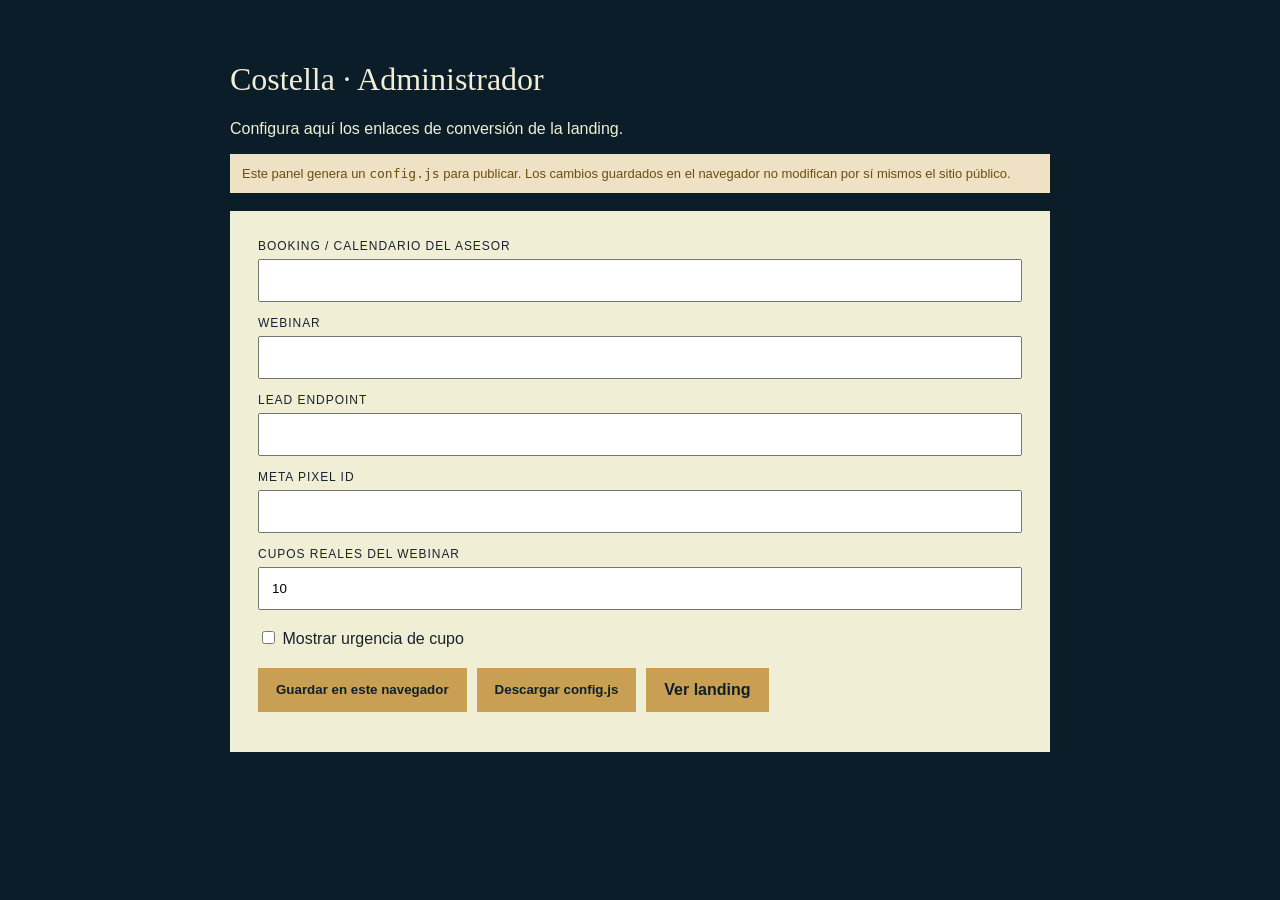
==== admin.html @ e3509326 "Costella V1" ====
<!doctype html><html lang="es"><head><meta charset="utf-8"><meta name="viewport" content="width=device-width,initial-scale=1"><title>Costella · Administrador</title><style>body{font-family:Arial,sans-serif;background:#0b1d28;color:#f1eed6;margin:0;padding:40px}.wrap{max-width:820px;margin:auto}h1,h2{font-family:Georgia,serif;font-weight:400}.card{background:#f1eed6;color:#18232d;padding:28px;margin-top:18px}.grid{display:grid;gap:14px}.grid label{font-size:12px;text-transform:uppercase;letter-spacing:.08em}.grid input{width:100%;box-sizing:border-box;padding:12px;margin-top:6px}.btn{padding:13px 18px;border:0;background:#c99f53;color:#10202a;font-weight:700;cursor:pointer}.note{font-size:12px;line-height:1.6;color:#666}.ok{color:#386d3b}.warning{background:#efe1c4;color:#6b4e12;padding:12px;margin:15px 0;font-size:13px}</style></head><body><div class="wrap"><h1>Costella · Administrador</h1><p>Configura aquí los enlaces de conversión de la landing.</p><div class="warning">Este panel genera un <code>config.js</code> para publicar. Los cambios guardados en el navegador no modifican por sí mismos el sitio público.</div><div class="card"><div class="grid"><label>Booking / calendario del asesor<input id="booking"></label><label>Webinar<input id="webinar"></label><label>Lead endpoint<input id="lead"></label><label>Meta Pixel ID<input id="pixel"></label><label>Cupos reales del webinar<input id="slots" type="number" min="0" value="10"></label></div><p style="margin-top:18px"><label><input type="checkbox" id="scarcity"> Mostrar urgencia de cupo</label></p><div style="display:flex;gap:10px;flex-wrap:wrap;margin-top:20px"><button class="btn" id="save">Guardar en este navegador</button><button class="btn" id="download">Descargar config.js</button><a class="btn" href="/" style="text-decoration:none">Ver landing</a></div><p id="status" class="note"></p></div><script>const cfg=()=>({bookingUrl:document.querySelector('#booking').value.trim(),webinarUrl:document.querySelector('#webinar').value.trim(),leadEndpoint:document.querySelector('#lead').value.trim(),metaPixelId:document.querySelector('#pixel').value.trim(),webinarSlots:Number(document.querySelector('#slots').value||0),showWebinarScarcity:document.querySelector('#scarcity').checked,qualificationReferenceDownPayment:80000});function load(){try{const c=JSON.parse(localStorage.getItem('costella_config')||'{}');for(const [k,v] of Object.entries(c)){const e=document.querySelector('#'+({bookingUrl:'booking',webinarUrl:'webinar',leadEndpoint:'lead',metaPixelId:'pixel',webinarSlots:'slots',showWebinarScarcity:'scarcity'}[k]||''));if(e){e.type==='checkbox'?e.checked=!!v:e.value=v}}}catch(e){}}document.querySelector('#save').onclick=()=>{localStorage.setItem('costella_config',JSON.stringify(cfg()));document.querySelector('#status').textContent='Guardado en este navegador.'};document.querySelector('#download').onclick=()=>{const c=cfg();const text='const COSTELLA_CONFIG = '+JSON.stringify(c,null,2)+';\n';const blob=new Blob([text],{type:'text/javascript'});const a=document.createElement('a');a.href=URL.createObjectURL(blob);a.download='config.js';a.click();URL.revokeObjectURL(a.href);document.querySelector('#status').textContent='config.js generado.'};load();</script></div></body></html>
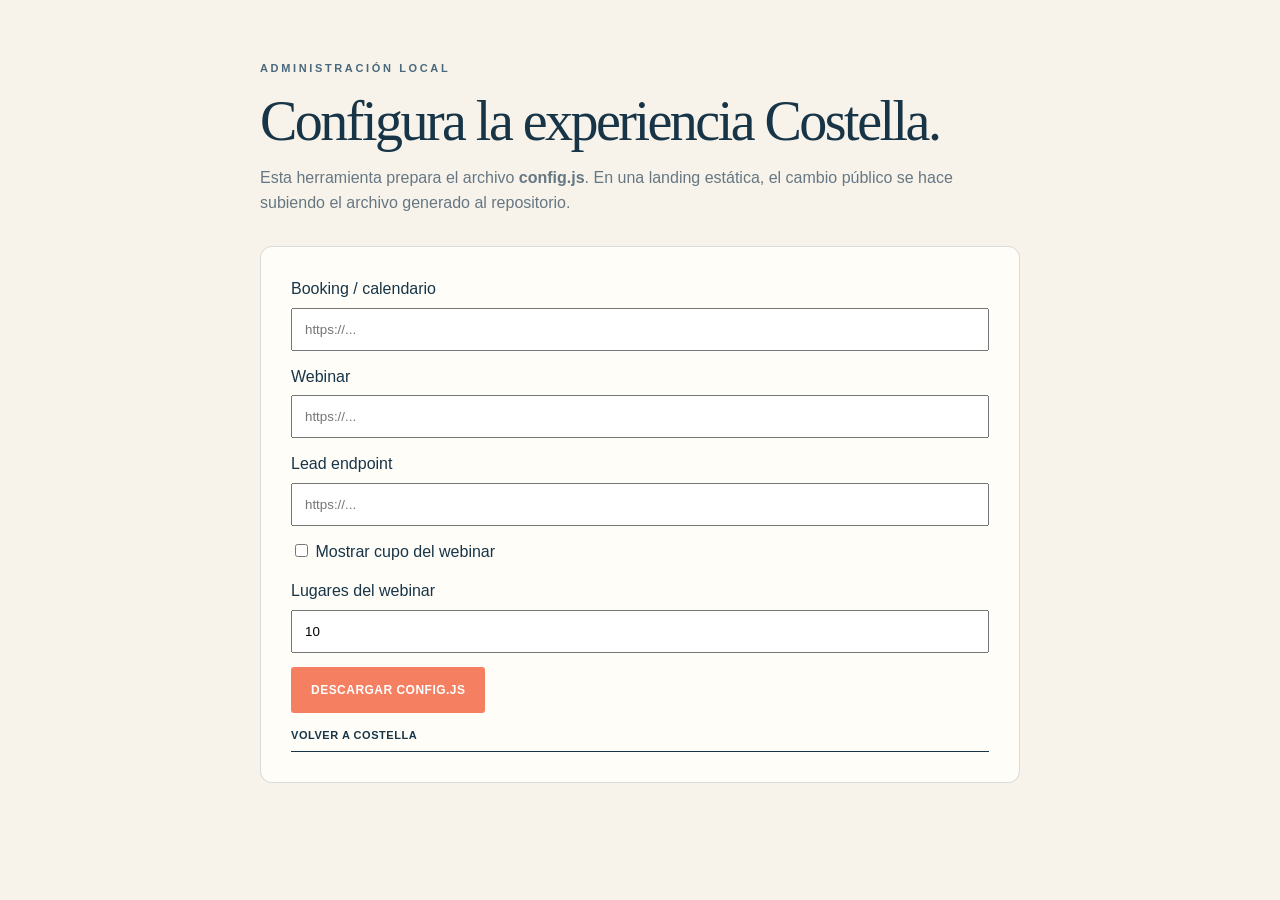
==== commit 3b23d696: "Costella V3" ====
--- a/admin.html
+++ b/admin.html
@@ -1 +1 @@
-<!doctype html><html lang="es"><head><meta charset="utf-8"><meta name="viewport" content="width=device-width,initial-scale=1"><title>Costella · Administrador</title><style>body{font-family:Arial,sans-serif;background:#0b1d28;color:#f1eed6;margin:0;padding:40px}.wrap{max-width:820px;margin:auto}h1,h2{font-family:Georgia,serif;font-weight:400}.card{background:#f1eed6;color:#18232d;padding:28px;margin-top:18px}.grid{display:grid;gap:14px}.grid label{font-size:12px;text-transform:uppercase;letter-spacing:.08em}.grid input{width:100%;box-sizing:border-box;padding:12px;margin-top:6px}.btn{padding:13px 18px;border:0;background:#c99f53;color:#10202a;font-weight:700;cursor:pointer}.note{font-size:12px;line-height:1.6;color:#666}.ok{color:#386d3b}.warning{background:#efe1c4;color:#6b4e12;padding:12px;margin:15px 0;font-size:13px}</style></head><body><div class="wrap"><h1>Costella · Administrador</h1><p>Configura aquí los enlaces de conversión de la landing.</p><div class="warning">Este panel genera un <code>config.js</code> para publicar. Los cambios guardados en el navegador no modifican por sí mismos el sitio público.</div><div class="card"><div class="grid"><label>Booking / calendario del asesor<input id="booking"></label><label>Webinar<input id="webinar"></label><label>Lead endpoint<input id="lead"></label><label>Meta Pixel ID<input id="pixel"></label><label>Cupos reales del webinar<input id="slots" type="number" min="0" value="10"></label></div><p style="margin-top:18px"><label><input type="checkbox" id="scarcity"> Mostrar urgencia de cupo</label></p><div style="display:flex;gap:10px;flex-wrap:wrap;margin-top:20px"><button class="btn" id="save">Guardar en este navegador</button><button class="btn" id="download">Descargar config.js</button><a class="btn" href="/" style="text-decoration:none">Ver landing</a></div><p id="status" class="note"></p></div><script>const cfg=()=>({bookingUrl:document.querySelector('#booking').value.trim(),webinarUrl:document.querySelector('#webinar').value.trim(),leadEndpoint:document.querySelector('#lead').value.trim(),metaPixelId:document.querySelector('#pixel').value.trim(),webinarSlots:Number(document.querySelector('#slots').value||0),showWebinarScarcity:document.querySelector('#scarcity').checked,qualificationReferenceDownPayment:80000});function load(){try{const c=JSON.parse(localStorage.getItem('costella_config')||'{}');for(const [k,v] of Object.entries(c)){const e=document.querySelector('#'+({bookingUrl:'booking',webinarUrl:'webinar',leadEndpoint:'lead',metaPixelId:'pixel',webinarSlots:'slots',showWebinarScarcity:'scarcity'}[k]||''));if(e){e.type==='checkbox'?e.checked=!!v:e.value=v}}}catch(e){}}document.querySelector('#save').onclick=()=>{localStorage.setItem('costella_config',JSON.stringify(cfg()));document.querySelector('#status').textContent='Guardado en este navegador.'};document.querySelector('#download').onclick=()=>{const c=cfg();const text='const COSTELLA_CONFIG = '+JSON.stringify(c,null,2)+';\n';const blob=new Blob([text],{type:'text/javascript'});const a=document.createElement('a');a.href=URL.createObjectURL(blob);a.download='config.js';a.click();URL.revokeObjectURL(a.href);document.querySelector('#status').textContent='config.js generado.'};load();</script></div></body></html>+<!doctype html><html lang="es-MX"><head><meta charset="utf-8"><meta name="viewport" content="width=device-width,initial-scale=1"><title>Costella · Configuración</title><link rel="stylesheet" href="style.css"></head><body class="section-cream"><main class="wrap" style="padding:60px 0;max-width:760px"><p class="eyebrow ink">ADMINISTRACIÓN LOCAL</p><h1 style="font-size:56px">Configura la experiencia Costella.</h1><p style="color:var(--muted)">Esta herramienta prepara el archivo <strong>config.js</strong>. En una landing estática, el cambio público se hace subiendo el archivo generado al repositorio.</p><div style="background:var(--paper);padding:30px;margin-top:30px;border:1px solid var(--line);border-radius:12px;display:grid;gap:14px"><label>Booking / calendario<input id="booking" style="width:100%;padding:12px;margin-top:6px" placeholder="https://..." /></label><label>Webinar<input id="webinar" style="width:100%;padding:12px;margin-top:6px" placeholder="https://..." /></label><label>Lead endpoint<input id="lead" style="width:100%;padding:12px;margin-top:6px" placeholder="https://..." /></label><label><input type="checkbox" id="scarcity"> Mostrar cupo del webinar</label><label>Lugares del webinar<input id="slots" type="number" value="10" min="1" style="width:100%;padding:12px;margin-top:6px" /></label><button id="save" class="cta cta-primary" style="width:max-content">Descargar config.js</button><a class="text-link" href="/">Volver a Costella</a></div></main><script>const q=id=>document.getElementById(id);q('save').onclick=()=>{const c=`const COSTELLA_CONFIG = {\n  bookingUrl: ${JSON.stringify(q('booking').value.trim())},\n  webinarUrl: ${JSON.stringify(q('webinar').value.trim())},\n  leadEndpoint: ${JSON.stringify(q('lead').value.trim())},\n  webinarSlots: ${Number(q('slots').value)||10},\n  showWebinarScarcity: ${q('scarcity').checked},\n  metaPixelId: ''\n};\n`;const b=new Blob([c],{type:'text/javascript'});const a=document.createElement('a');a.href=URL.createObjectURL(b);a.download='config.js';a.click();URL.revokeObjectURL(a.href)}</script></body></html>
--- a/style.css
+++ b/style.css
@@ -0,0 +1,72 @@
+:root{
+  --navy:#1f4662;
+  --navy-2:#0f2b3b;
+  --deep:#071a27;
+  --cream:#f7f3ea;
+  --paper:#fffdf8;
+  --ink:#183548;
+  --muted:#667783;
+  --gold:#d9bc7b;
+  --coral:#f47f61;
+  --coral-dark:#db6e52;
+  --line:rgba(24,53,72,.16);
+  --white:#fff;
+  --shadow:0 18px 60px rgba(7,26,39,.12);
+  --radius:18px;
+  --max:1180px;
+}
+*{box-sizing:border-box}
+html{scroll-behavior:smooth}
+body{margin:0;color:var(--ink);font-family:Arial,Helvetica,sans-serif;background:var(--cream);font-size:16px;line-height:1.55;overflow-x:hidden}
+img{display:block;width:100%;height:auto}
+button,a{font:inherit}
+a{color:inherit;text-decoration:none}
+button{border:0;cursor:pointer}
+.wrap{width:min(var(--max),calc(100% - 48px));margin:0 auto}
+.narrow{max-width:850px}.center{text-align:center}
+.section-dark{background:var(--deep);color:var(--white)}
+.section-navy{background:var(--navy);color:var(--white)}
+.section-cream{background:var(--cream)}
+.section-head{display:grid;grid-template-columns:minmax(0,1fr) minmax(300px,.65fr);gap:70px;align-items:end;padding:96px 0 44px}
+.section-head.light{color:var(--white)}
+.section-copy{max-width:440px;color:inherit;opacity:.85;margin:0 0 4px}
+.eyebrow{font-size:11px;letter-spacing:.24em;text-transform:uppercase;font-weight:700;margin:0 0 16px;opacity:.8}
+.eyebrow.ink{color:var(--navy)}
+h1,h2,h3,h4{font-family:Georgia,'Times New Roman',serif;line-height:1.02;margin:0}
+h1{font-size:clamp(54px,7.3vw,104px);letter-spacing:-.045em;font-weight:400}
+h2{font-size:clamp(44px,5.4vw,78px);letter-spacing:-.04em;font-weight:400}
+h3{font-size:clamp(26px,3vw,42px);font-weight:400}
+h4{font-size:24px}
+em{font-style:italic;font-weight:400}
+.lead{font-size:17px;color:var(--muted);max-width:700px;margin:22px auto 0}
+.site-header{position:fixed;top:0;left:0;right:0;z-index:50;background:rgba(7,26,39,.86);backdrop-filter:blur(14px);border-bottom:1px solid rgba(255,255,255,.12);transition:.3s}
+.nav-row{height:84px;display:flex;align-items:center;gap:26px}
+.brand{flex:0 0 auto}.brand img{width:158px;height:auto}
+.nav-links{display:flex;gap:18px;margin-left:auto;align-items:center}.nav-links a{font-size:12px;letter-spacing:.04em;color:#fff;opacity:.9}.nav-links a:hover{opacity:1;color:#f7dac1}
+.nav-cta,.cta{display:inline-flex;align-items:center;justify-content:center;gap:12px;padding:14px 20px;border-radius:3px;font-size:12px;letter-spacing:.04em;font-weight:800;text-transform:uppercase;transition:transform .25s,background .25s,box-shadow .25s}
+.nav-cta{background:var(--coral);color:#fff;white-space:nowrap}.nav-cta:hover,.cta-primary:hover{transform:translateY(-2px);box-shadow:0 12px 30px rgba(244,127,97,.26);background:var(--coral-dark)}
+.cta-primary{background:var(--coral);color:#fff}.cta-secondary{background:var(--paper);color:var(--navy)}
+.cta-large{padding:18px 28px;font-size:13px}.text-link{background:none;color:inherit;padding:0;font-weight:800;letter-spacing:.05em;text-transform:uppercase;font-size:11px;border-bottom:1px solid currentColor;padding-bottom:7px}
+.menu-toggle{display:none;background:none;color:#fff;width:42px;height:42px;position:relative}.menu-toggle span{position:absolute;left:10px;right:10px;height:2px;background:#fff;transition:.3s}.menu-toggle span:first-child{top:15px}.menu-toggle span:last-child{top:25px}
+.hero{min-height:92vh;position:relative;display:flex;align-items:flex-end;overflow:hidden;padding-top:84px}.hero-media,.hero-overlay{position:absolute;inset:0}.hero-media img{height:100%;object-fit:cover;object-position:center}.hero-overlay{background:linear-gradient(180deg,rgba(7,26,39,.22),rgba(7,26,39,.84))}.hero-content{position:relative;z-index:2;padding:110px 0 80px}.hero-content .hero-copy{max-width:650px;font-size:18px;margin:28px 0 28px;color:rgba(255,255,255,.88)}.hero-meta{display:flex;gap:0;margin-top:54px;border-top:1px solid rgba(255,255,255,.24);max-width:830px}.hero-meta span{flex:1;padding:16px 18px 0;font-size:12px;letter-spacing:.16em;text-transform:uppercase;border-right:1px solid rgba(255,255,255,.14)}.hero-meta span:first-child{padding-left:0}.scroll-note{position:absolute;right:30px;bottom:28px;color:#fff;font-size:10px;letter-spacing:.18em;text-transform:uppercase;opacity:.75}
+.manifesto{padding:110px 0 0}.manifesto .intro-split{display:grid;grid-template-columns:1.05fr .95fr;margin-top:70px}.photo-frame{margin:0;overflow:hidden}.photo-frame img{height:100%;object-fit:cover}.photo-large{min-height:540px}.copy-panel{padding:68px;display:flex;flex-direction:column;justify-content:center}.panel-navy{background:var(--navy);color:#fff}.copy-panel p{max-width:520px;margin:18px 0 24px;opacity:.85}.copy-panel h3{max-width:650px}
+.territory{padding-bottom:100px}.plan-card{display:grid;grid-template-columns:1.7fr .8fr;min-height:560px}.plan-image{overflow:hidden}.plan-image img{height:100%;object-fit:cover}.plan-side{background:#14354b;padding:54px 46px;display:flex;flex-direction:column}.distance-grid{display:grid;grid-template-columns:1fr 1fr;border-top:1px solid rgba(255,255,255,.14);margin-top:18px}.distance-grid div{padding:18px 0;border-bottom:1px solid rgba(255,255,255,.14)}.distance-grid strong{display:block;font-family:Georgia,serif;font-size:30px;color:var(--gold);font-weight:400}.distance-grid small{font-size:10px;text-transform:uppercase;letter-spacing:.08em;opacity:.72}.plan-side .cta{margin-top:auto;width:100%}
+.project{padding-bottom:100px}.stat-row{display:grid;grid-template-columns:repeat(4,1fr);border-top:1px solid var(--line);border-bottom:1px solid var(--line);margin-bottom:58px}.stat-row>div{padding:28px 18px;border-right:1px solid var(--line)}.stat-row>div:last-child{border-right:0}.stat-row strong{font-family:Georgia,serif;font-size:52px;font-weight:400;display:block}.stat-row span{font-size:10px;letter-spacing:.18em;text-transform:uppercase;color:var(--muted)}.image-text-grid{display:grid;grid-template-columns:.8fr 1.2fr}.light-panel{background:var(--paper)}.image-text-grid .photo-frame{min-height:490px}
+.master{padding-bottom:105px}.master-layout{display:grid;grid-template-columns:1.7fr .8fr;gap:26px}.master-image{margin:0;overflow:hidden;min-height:620px}.master-image img{height:100%;object-fit:cover}.stage-list{display:flex;flex-direction:column;gap:10px}.stage-card{display:grid;grid-template-columns:54px 1fr;gap:14px;padding:18px;border:1px solid rgba(255,255,255,.14);background:rgba(255,255,255,.035);align-items:center}.stage-card>span{font-size:24px;font-family:Georgia,serif;color:var(--gold)}.stage-card h3{font-size:25px;margin-bottom:3px}.stage-card p{margin:0;font-size:12px;opacity:.75}.stage-card b{display:inline-block;margin-top:6px;font-size:10px;letter-spacing:.12em;text-transform:uppercase}.stage-card.available{border-color:rgba(244,127,97,.55)}.stage-list .cta{margin-top:auto}
+.video{padding:100px 0}.video-layout{display:grid;grid-template-columns:.75fr 1.25fr;background:var(--paper);box-shadow:var(--shadow)}.video-shell{min-height:530px;background:#0d1d28}.video-shell iframe{width:100%;height:100%;border:0;min-height:530px}
+.investment{padding:100px 0}.money-grid{display:grid;grid-template-columns:repeat(4,1fr);border-top:1px solid rgba(255,255,255,.18);border-bottom:1px solid rgba(255,255,255,.18)}.money-card{padding:32px 24px;border-right:1px solid rgba(255,255,255,.13)}.money-card:last-child{border-right:0}.money-card span{display:block;font-size:10px;text-transform:uppercase;letter-spacing:.14em;opacity:.72}.money-card strong{display:block;font-family:Georgia,serif;font-size:40px;font-weight:400;color:var(--gold);margin:10px 0 2px}.money-card small{font-size:11px;opacity:.8}.money-card.featured{background:rgba(217,188,123,.08)}.money-foot{display:flex;justify-content:space-between;align-items:center;gap:24px;padding-top:25px}.money-foot p{margin:0;max-width:650px;opacity:.78;font-size:13px}
+.amenities{padding-bottom:110px}.amenity-grid{display:grid;grid-template-columns:1fr 1fr;gap:18px}.amenity-card{position:relative;min-height:360px;overflow:hidden;background:var(--navy);color:#fff}.amenity-card img{position:absolute;inset:0;height:100%;object-fit:cover}.amenity-card:after{content:"";position:absolute;inset:0;background:linear-gradient(180deg,rgba(7,26,39,.08),rgba(7,26,39,.9))}.amenity-card>div{position:relative;z-index:2;padding:32px;margin-top:190px}.amenity-card span{font-size:10px;letter-spacing:.14em;text-transform:uppercase;opacity:.75}.amenity-card h3{margin:5px 0 10px}.amenity-card p{margin:0;max-width:500px;font-size:13px;opacity:.86}
+.night-feature{position:relative;min-height:620px;overflow:hidden;display:flex;align-items:flex-end}.night-bg,.night-overlay{position:absolute;inset:0}.night-bg img{height:100%;object-fit:cover}.night-overlay{background:linear-gradient(180deg,rgba(7,26,39,.1),rgba(7,26,39,.88))}.night-content{position:relative;z-index:2;padding:80px 0;max-width:760px}.night-content p:not(.eyebrow){max-width:590px;font-size:18px;opacity:.88;margin:25px 0 28px}
+.club-collage{padding:85px 0}.collage-grid{display:grid;grid-template-columns:1.4fr .8fr .8fr;grid-template-rows:250px 250px;gap:16px}.collage-grid figure{margin:0}.collage-grid .wide{grid-row:1/3}.collage-grid .tall{grid-row:1/3}.collage-grid img{height:100%;object-fit:cover}
+.beach{padding:100px 0}.beach-layout{display:grid;grid-template-columns:.75fr 1.25fr}.beach-copy{padding:74px;background:#123247}.beach-copy p:not(.eyebrow){max-width:470px;opacity:.82}.beach-image{min-height:540px}.beach-image img{height:100%;object-fit:cover}
+.certainty{padding-bottom:110px}.certainty-grid{display:grid;grid-template-columns:repeat(4,1fr);border-top:1px solid var(--line);border-bottom:1px solid var(--line)}.certainty-grid article{padding:34px 22px;border-right:1px solid var(--line)}.certainty-grid article:last-child{border-right:0}.certainty-grid span{font-size:11px;letter-spacing:.14em;color:var(--navy);opacity:.7}.certainty-grid h3{font-size:26px;margin:10px 0}.certainty-grid p{margin:0;color:var(--muted);font-size:13px}
+.history{padding:100px 0}.history-line{display:flex;align-items:center;justify-content:center;gap:28px;padding:20px 0 10px}.history-line strong{font-family:Georgia,serif;font-size:72px;font-weight:400;color:var(--gold)}.history-line span{font-size:40px;opacity:.4}.history-line small{display:block;max-width:160px;font-size:11px;opacity:.65}.history-note{display:flex;justify-content:space-between;align-items:center;gap:24px;margin-top:40px;padding-top:25px;border-top:1px solid rgba(255,255,255,.14)}.history-note p{margin:0;opacity:.76}
+.faq{padding:100px 0}.faq-layout{display:grid;grid-template-columns:.8fr 1.2fr;gap:80px}.faq-layout>div:first-child{align-self:start}.faq-layout .cta{margin-top:28px}.accordion details{padding:20px 0;border-top:1px solid var(--line)}.accordion details:last-child{border-bottom:1px solid var(--line)}.accordion summary{cursor:pointer;list-style:none;font-weight:700;display:flex;justify-content:space-between;gap:20px}.accordion summary::-webkit-details-marker{display:none}.accordion summary:after{content:"+";font-size:22px;font-weight:400}.accordion details[open] summary:after{content:"–"}.accordion p{margin:12px 0 0;color:var(--muted);max-width:680px}
+.final-cta{position:relative;min-height:570px;display:flex;align-items:flex-end;overflow:hidden}.final-bg,.final-overlay{position:absolute;inset:0}.final-bg img{height:100%;object-fit:cover}.final-overlay{background:linear-gradient(180deg,rgba(7,26,39,.18),rgba(7,26,39,.86))}.final-content{position:relative;z-index:2;padding:80px 0;max-width:850px}.final-content p:not(.eyebrow){font-size:18px;opacity:.86;max-width:620px;margin:22px 0 28px}
+.footer{padding:42px 0;border-top:1px solid rgba(255,255,255,.1)}.footer-grid{display:grid;grid-template-columns:1fr 1fr .7fr;align-items:center;gap:20px}.footer-logo{width:170px}.footer-grid span,.footer-grid small{display:block}.footer-grid span{font-size:10px;letter-spacing:.13em;opacity:.7}.footer-grid small{font-size:13px;margin-top:8px;opacity:.72}.footer-grid>div:last-child{display:flex;gap:18px;justify-content:flex-end;font-size:12px;opacity:.85}
+.reveal{opacity:0;transform:translateY(28px);transition:opacity .8s ease,transform .8s ease}.reveal.is-visible{opacity:1;transform:none}
+.modal{position:fixed;inset:0;z-index:100;display:none}.modal.open{display:block}.modal-backdrop{position:absolute;inset:0;background:rgba(4,15,22,.74);backdrop-filter:blur(10px)}.modal-card{position:absolute;top:50%;left:50%;transform:translate(-50%,-50%);width:min(760px,calc(100% - 28px));max-height:min(92vh,820px);overflow:auto;background:var(--paper);color:var(--ink);box-shadow:0 30px 80px rgba(0,0,0,.32);border-radius:8px}.modal-close{position:absolute;right:18px;top:16px;background:none;font-size:30px;color:var(--navy);z-index:3}.modal-top{padding:42px 44px 26px;border-bottom:1px solid var(--line)}.modal-top h2{font-size:44px}.modal-top>div:first-child p:last-child{margin:14px 0 0;color:var(--muted)}.progress-wrap{margin-top:28px}.progress-bar{height:8px;background:#e5e0d6;border-radius:999px;overflow:hidden}.progress-bar span{display:block;height:100%;width:0;background:var(--coral);transition:width .35s ease}.progress-meta{display:flex;justify-content:space-between;margin-top:8px;font-size:11px;text-transform:uppercase;letter-spacing:.08em;color:#74838d}.q-step{display:none;padding:36px 44px}.q-step.active{display:block}.q-num{display:inline-block;color:var(--coral);font-size:11px;letter-spacing:.16em;font-weight:800;margin-bottom:10px}.q-step h3{font-size:34px}.q-step p{color:var(--muted);max-width:620px}.q-step label{display:flex;align-items:center;gap:13px;border:1px solid #ddd8cf;padding:15px 16px;margin-top:10px;border-radius:4px;cursor:pointer;background:#fff;transition:.2s}.q-step label:hover{border-color:#c8a86e;transform:translateY(-1px)}.q-step input{accent-color:var(--coral);width:18px;height:18px}.form-actions{display:flex;justify-content:space-between;align-items:center;gap:20px;padding:0 44px 34px}.back-btn{background:none;color:var(--navy);font-size:12px;text-transform:uppercase;letter-spacing:.08em;font-weight:800}.form-status{padding:0 44px 24px;color:#b84f38;min-height:24px}.result-panel{padding:42px 44px 50px}.result-panel[hidden]{display:none}.result-panel h3{font-size:44px;max-width:620px}.result-panel>div{margin:18px 0}.urgency{background:#fff0eb;padding:12px 14px;border-left:3px solid var(--coral);font-size:13px}.result-actions{display:flex;gap:12px;flex-wrap:wrap}.alt-form[hidden]{display:none}.alt-form{margin-top:34px;padding-top:28px;border-top:1px solid var(--line)}.alt-form form{display:grid;gap:10px}.alt-form input,.alt-form select,.alt-form textarea{width:100%;border:1px solid #dcd6ca;padding:13px 14px;background:#fff;border-radius:4px;color:var(--ink)}.alt-form button{width:max-content}.alt-form p{min-height:20px;color:#4c6d57;font-size:12px}
+@media (max-width:1050px){.nav-links{display:none}.menu-toggle{display:block;margin-left:auto}.nav-cta{display:none}.intro-split,.plan-card,.image-text-grid,.master-layout,.video-layout,.beach-layout,.faq-layout{grid-template-columns:1fr}.master-image,.video-shell{min-height:460px}.money-grid{grid-template-columns:1fr 1fr}.amenity-grid{grid-template-columns:1fr}.certainty-grid{grid-template-columns:1fr 1fr}.collage-grid{grid-template-columns:1fr 1fr;grid-template-rows:300px 300px}.collage-grid .wide,.collage-grid .tall{grid-row:auto}.hero-content{padding-bottom:70px}}
+@media (max-width:700px){body{font-size:15px}.wrap{width:min(var(--max),calc(100% - 30px))}.nav-row{height:72px}.brand img{width:132px}.hero{min-height:80vh}.hero-content{padding:82px 0 55px}.hero-content .hero-copy{font-size:16px}.hero-meta{display:grid;grid-template-columns:1fr 1fr}.hero-meta span{border-bottom:1px solid rgba(255,255,255,.12)}.section-head{grid-template-columns:1fr;gap:24px;padding:72px 0 34px}.manifesto{padding-top:78px}.photo-large,.image-text-grid .photo-frame{min-height:320px}.copy-panel{padding:34px}.distance-grid strong{font-size:24px}.money-grid{grid-template-columns:1fr 1fr}.money-card{padding:22px 15px}.money-card strong{font-size:30px}.money-foot,.history-note{flex-direction:column;align-items:flex-start}.collage-grid{grid-template-columns:1fr;grid-template-rows:280px 240px 240px 240px}.collage-grid .wide,.collage-grid .tall{grid-row:auto}.certainty-grid{grid-template-columns:1fr}.certainty-grid article{border-right:0;border-bottom:1px solid var(--line)}.certainty-grid article:last-child{border-bottom:0}.history-line{justify-content:flex-start;flex-wrap:wrap}.history-line strong{font-size:54px}.footer-grid{grid-template-columns:1fr}.footer-grid>div:last-child{justify-content:flex-start}.modal-top,.q-step,.result-panel{padding-left:22px;padding-right:22px}.form-actions{padding-left:22px;padding-right:22px}.form-status{padding-left:22px;padding-right:22px}.modal-top h2,.result-panel h3{font-size:34px}.q-step h3{font-size:28px}}
+
+@media (max-width:1050px){.nav-links.mobile-open{display:flex;position:absolute;top:84px;left:0;right:0;background:rgba(7,26,39,.98);padding:18px 24px;flex-direction:column;align-items:flex-start;gap:14px;border-bottom:1px solid rgba(255,255,255,.12)}}
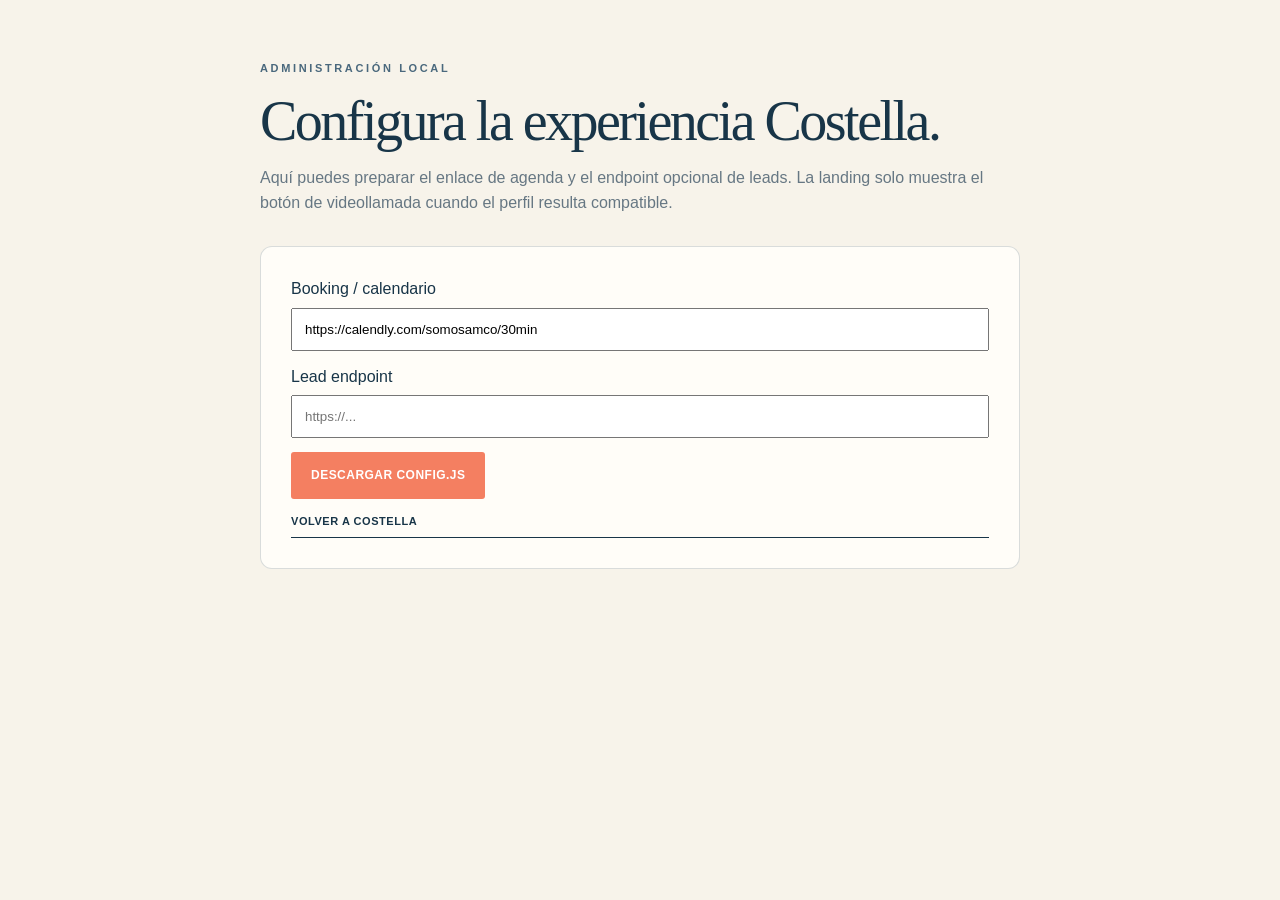
==== commit e9078117: "Costella V4" ====
--- a/admin.html
+++ b/admin.html
@@ -1 +1,6 @@
-<!doctype html><html lang="es-MX"><head><meta charset="utf-8"><meta name="viewport" content="width=device-width,initial-scale=1"><title>Costella · Configuración</title><link rel="stylesheet" href="style.css"></head><body class="section-cream"><main class="wrap" style="padding:60px 0;max-width:760px"><p class="eyebrow ink">ADMINISTRACIÓN LOCAL</p><h1 style="font-size:56px">Configura la experiencia Costella.</h1><p style="color:var(--muted)">Esta herramienta prepara el archivo <strong>config.js</strong>. En una landing estática, el cambio público se hace subiendo el archivo generado al repositorio.</p><div style="background:var(--paper);padding:30px;margin-top:30px;border:1px solid var(--line);border-radius:12px;display:grid;gap:14px"><label>Booking / calendario<input id="booking" style="width:100%;padding:12px;margin-top:6px" placeholder="https://..." /></label><label>Webinar<input id="webinar" style="width:100%;padding:12px;margin-top:6px" placeholder="https://..." /></label><label>Lead endpoint<input id="lead" style="width:100%;padding:12px;margin-top:6px" placeholder="https://..." /></label><label><input type="checkbox" id="scarcity"> Mostrar cupo del webinar</label><label>Lugares del webinar<input id="slots" type="number" value="10" min="1" style="width:100%;padding:12px;margin-top:6px" /></label><button id="save" class="cta cta-primary" style="width:max-content">Descargar config.js</button><a class="text-link" href="/">Volver a Costella</a></div></main><script>const q=id=>document.getElementById(id);q('save').onclick=()=>{const c=`const COSTELLA_CONFIG = {\n  bookingUrl: ${JSON.stringify(q('booking').value.trim())},\n  webinarUrl: ${JSON.stringify(q('webinar').value.trim())},\n  leadEndpoint: ${JSON.stringify(q('lead').value.trim())},\n  webinarSlots: ${Number(q('slots').value)||10},\n  showWebinarScarcity: ${q('scarcity').checked},\n  metaPixelId: ''\n};\n`;const b=new Blob([c],{type:'text/javascript'});const a=document.createElement('a');a.href=URL.createObjectURL(b);a.download='config.js';a.click();URL.revokeObjectURL(a.href)}</script></body></html>
+<!doctype html><html lang="es-MX"><head><meta charset="utf-8"><meta name="viewport" content="width=device-width,initial-scale=1"><title>Costella · Configuración</title><link rel="stylesheet" href="style.css"></head><body class="section-cream"><main class="wrap" style="padding:60px 0;max-width:760px"><p class="eyebrow ink">ADMINISTRACIÓN LOCAL</p><h1 style="font-size:56px">Configura la experiencia Costella.</h1><p style="color:var(--muted)">Aquí puedes preparar el enlace de agenda y el endpoint opcional de leads. La landing solo muestra el botón de videollamada cuando el perfil resulta compatible.</p><div style="background:var(--paper);padding:30px;margin-top:30px;border:1px solid var(--line);border-radius:12px;display:grid;gap:14px"><label>Booking / calendario<input id="booking" style="width:100%;padding:12px;margin-top:6px" value="https://calendly.com/somosamco/30min" placeholder="https://..." /></label><label>Lead endpoint<input id="lead" style="width:100%;padding:12px;margin-top:6px" placeholder="https://..." /></label><button id="save" class="cta cta-primary" style="width:max-content">Descargar config.js</button><a class="text-link" href="/">Volver a Costella</a></div></main><script>const q=id=>document.getElementById(id);q('save').onclick=()=>{const c=`window.COSTELLA_CONFIG = {
+  bookingUrl: ${JSON.stringify(q('booking').value.trim())},
+  leadEndpoint: ${JSON.stringify(q('lead').value.trim())},
+  metaPixelId: ''
+};
+`;const b=new Blob([c],{type:'text/javascript'});const a=document.createElement('a');a.href=URL.createObjectURL(b);a.download='config.js';a.click();setTimeout(()=>URL.revokeObjectURL(a.href),500)}</script></body></html>
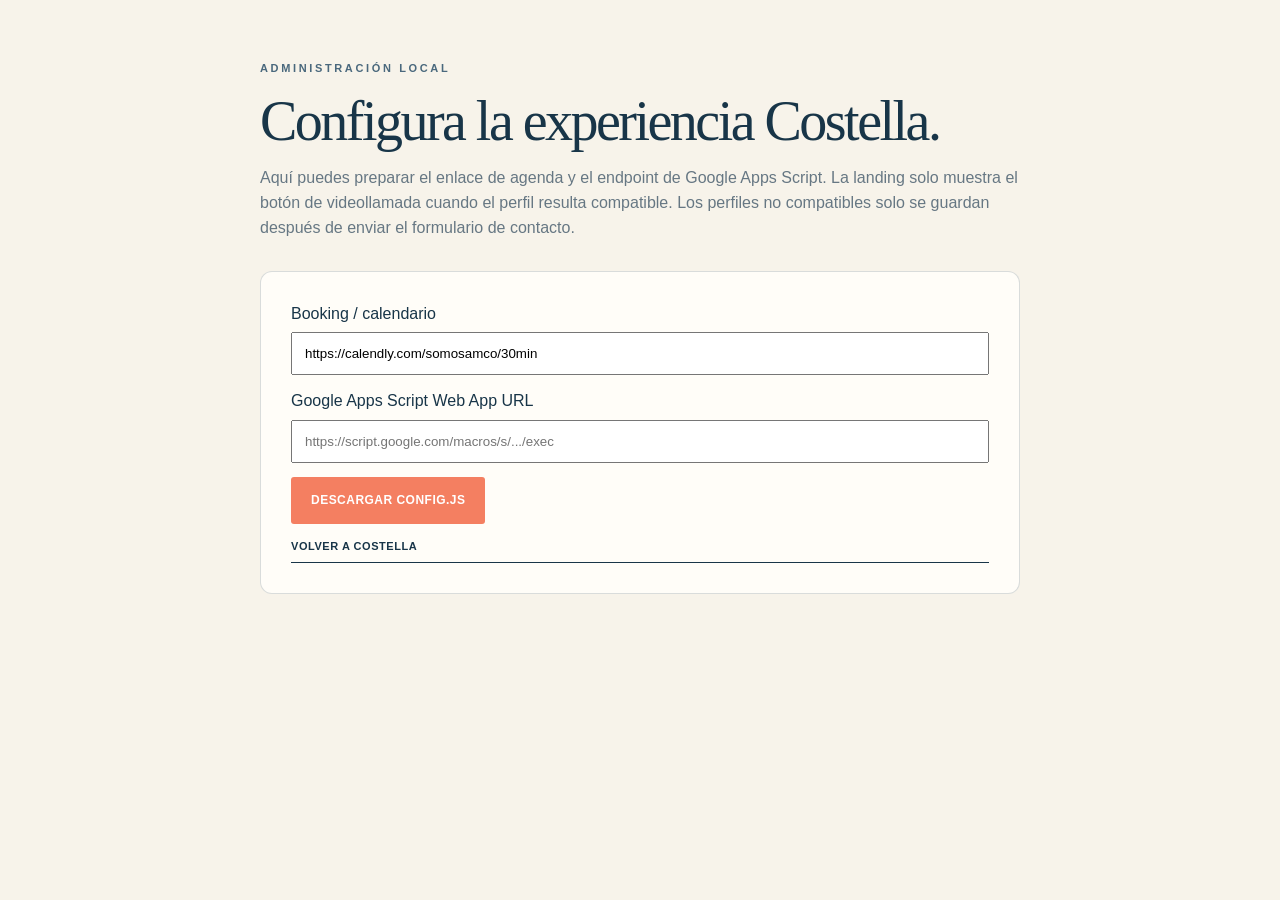
==== commit 70237c75: "Costella V5" ====
--- a/admin.html
+++ b/admin.html
@@ -1,4 +1,4 @@
-<!doctype html><html lang="es-MX"><head><meta charset="utf-8"><meta name="viewport" content="width=device-width,initial-scale=1"><title>Costella · Configuración</title><link rel="stylesheet" href="style.css"></head><body class="section-cream"><main class="wrap" style="padding:60px 0;max-width:760px"><p class="eyebrow ink">ADMINISTRACIÓN LOCAL</p><h1 style="font-size:56px">Configura la experiencia Costella.</h1><p style="color:var(--muted)">Aquí puedes preparar el enlace de agenda y el endpoint opcional de leads. La landing solo muestra el botón de videollamada cuando el perfil resulta compatible.</p><div style="background:var(--paper);padding:30px;margin-top:30px;border:1px solid var(--line);border-radius:12px;display:grid;gap:14px"><label>Booking / calendario<input id="booking" style="width:100%;padding:12px;margin-top:6px" value="https://calendly.com/somosamco/30min" placeholder="https://..." /></label><label>Lead endpoint<input id="lead" style="width:100%;padding:12px;margin-top:6px" placeholder="https://..." /></label><button id="save" class="cta cta-primary" style="width:max-content">Descargar config.js</button><a class="text-link" href="/">Volver a Costella</a></div></main><script>const q=id=>document.getElementById(id);q('save').onclick=()=>{const c=`window.COSTELLA_CONFIG = {
+<!doctype html><html lang="es-MX"><head><meta charset="utf-8"><meta name="viewport" content="width=device-width,initial-scale=1"><title>Costella · Configuración</title><link rel="stylesheet" href="style.css"></head><body class="section-cream"><main class="wrap" style="padding:60px 0;max-width:760px"><p class="eyebrow ink">ADMINISTRACIÓN LOCAL</p><h1 style="font-size:56px">Configura la experiencia Costella.</h1><p style="color:var(--muted)">Aquí puedes preparar el enlace de agenda y el endpoint de Google Apps Script. La landing solo muestra el botón de videollamada cuando el perfil resulta compatible. Los perfiles no compatibles solo se guardan después de enviar el formulario de contacto.</p><div style="background:var(--paper);padding:30px;margin-top:30px;border:1px solid var(--line);border-radius:12px;display:grid;gap:14px"><label>Booking / calendario<input id="booking" style="width:100%;padding:12px;margin-top:6px" value="https://calendly.com/somosamco/30min" placeholder="https://script.google.com/macros/s/.../exec" /></label><label>Google Apps Script Web App URL<input id="lead" style="width:100%;padding:12px;margin-top:6px" placeholder="https://script.google.com/macros/s/.../exec" /></label><button id="save" class="cta cta-primary" style="width:max-content">Descargar config.js</button><a class="text-link" href="/">Volver a Costella</a></div></main><script>const q=id=>document.getElementById(id);q('save').onclick=()=>{const c=`window.COSTELLA_CONFIG = {
   bookingUrl: ${JSON.stringify(q('booking').value.trim())},
   leadEndpoint: ${JSON.stringify(q('lead').value.trim())},
   metaPixelId: ''
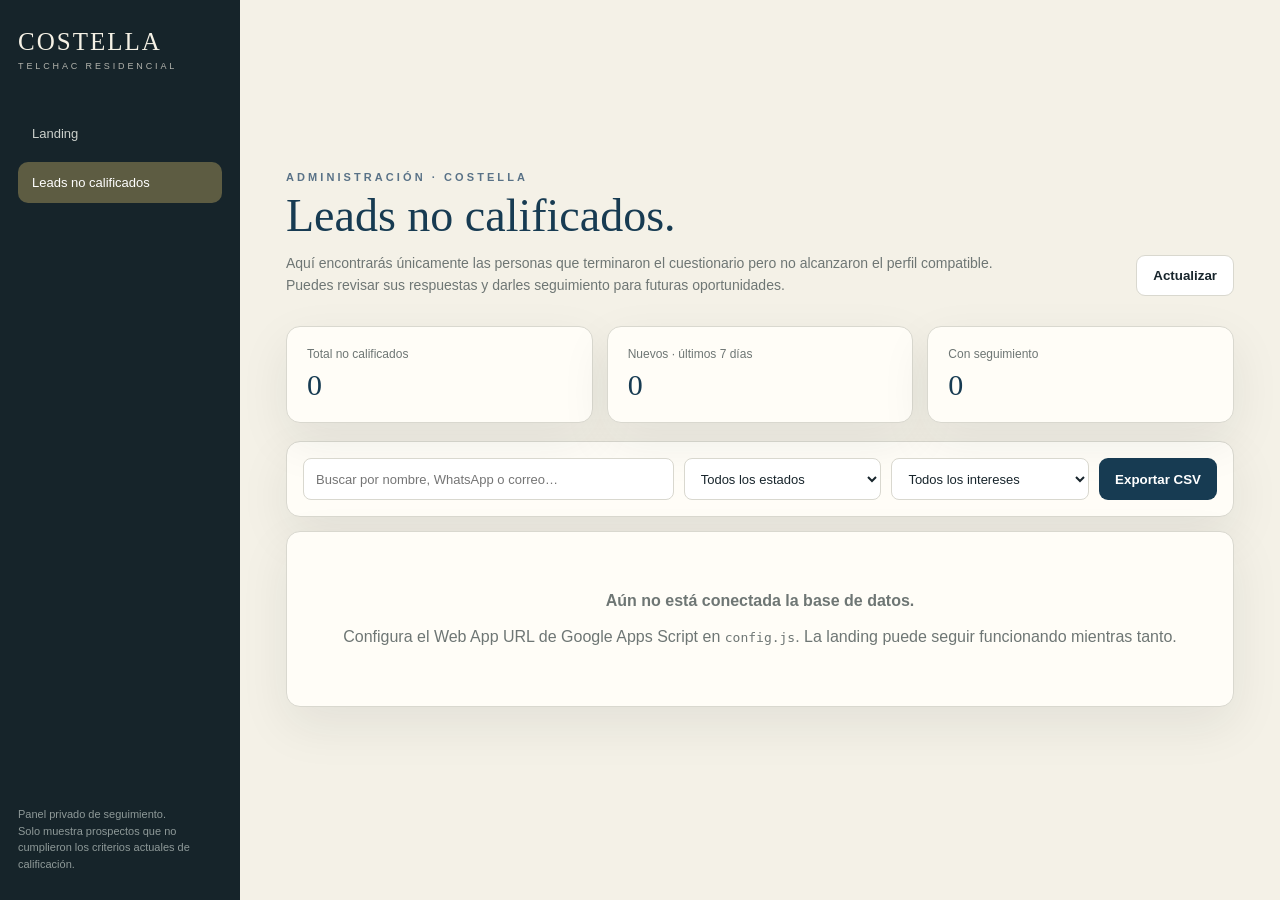
==== commit 16d5e53a: "Costella V9" ====
--- a/admin.html
+++ b/admin.html
@@ -1,6 +1,75 @@
-<!doctype html><html lang="es-MX"><head><meta charset="utf-8"><meta name="viewport" content="width=device-width,initial-scale=1"><title>Costella · Configuración</title><link rel="stylesheet" href="style.css"></head><body class="section-cream"><main class="wrap" style="padding:60px 0;max-width:760px"><p class="eyebrow ink">ADMINISTRACIÓN LOCAL</p><h1 style="font-size:56px">Configura la experiencia Costella.</h1><p style="color:var(--muted)">Aquí puedes preparar el enlace de agenda y el endpoint de Google Apps Script. La landing solo muestra el botón de videollamada cuando el perfil resulta compatible. Los perfiles no compatibles solo se guardan después de enviar el formulario de contacto.</p><div style="background:var(--paper);padding:30px;margin-top:30px;border:1px solid var(--line);border-radius:12px;display:grid;gap:14px"><label>Booking / calendario<input id="booking" style="width:100%;padding:12px;margin-top:6px" value="https://calendly.com/somosamco/30min" placeholder="https://script.google.com/macros/s/.../exec" /></label><label>Google Apps Script Web App URL<input id="lead" style="width:100%;padding:12px;margin-top:6px" placeholder="https://script.google.com/macros/s/.../exec" /></label><button id="save" class="cta cta-primary" style="width:max-content">Descargar config.js</button><a class="text-link" href="/">Volver a Costella</a></div></main><script>const q=id=>document.getElementById(id);q('save').onclick=()=>{const c=`window.COSTELLA_CONFIG = {
-  bookingUrl: ${JSON.stringify(q('booking').value.trim())},
-  leadEndpoint: ${JSON.stringify(q('lead').value.trim())},
-  metaPixelId: ''
-};
-`;const b=new Blob([c],{type:'text/javascript'});const a=document.createElement('a');a.href=URL.createObjectURL(b);a.download='config.js';a.click();setTimeout(()=>URL.revokeObjectURL(a.href),500)}</script></body></html>+<!doctype html>
+<html lang="es-MX">
+<head>
+<meta charset="utf-8">
+<meta name="viewport" content="width=device-width,initial-scale=1">
+<title>Costella · Leads no calificados</title>
+<style>
+:root{--navy:#173b52;--green:#434b32;--cream:#f1eedf;--paper:#fffdf7;--ink:#18252c;--muted:#6e7674;--line:#d9d8cf;--accent:#e87555;--soft:#ece9dd;--shadow:0 18px 50px rgba(20,35,42,.08)}
+*{box-sizing:border-box}body{margin:0;background:#f4f1e7;color:var(--ink);font-family:Arial,Helvetica,sans-serif}.app{min-height:100vh;display:grid;grid-template-columns:240px 1fr}.side{background:#16242a;color:#f5f1e5;padding:28px 18px;display:flex;flex-direction:column}.brand{font-family:Georgia,serif;font-size:25px;letter-spacing:.08em}.brand small{display:block;font-family:Arial,sans-serif;font-size:9px;letter-spacing:.32em;margin-top:5px;opacity:.7}.nav{margin-top:42px;display:grid;gap:8px}.nav a{color:#cbd0cb;text-decoration:none;padding:13px 14px;border-radius:10px;font-size:13px}.nav a.active{background:#5d5c42;color:#fff}.side .bottom{margin-top:auto;color:#8e9998;font-size:11px;line-height:1.5}.main{padding:38px 46px 60px;max-width:1500px;width:100%;margin:auto}.top{display:flex;align-items:flex-end;justify-content:space-between;gap:25px;margin-bottom:30px}.eyebrow{font-size:11px;letter-spacing:.28em;color:#597287;font-weight:700;margin:0 0 10px}.title{font-family:Georgia,serif;font-weight:400;font-size:46px;line-height:1.02;color:var(--navy);margin:0}.sub{max-width:720px;color:var(--muted);font-size:14px;line-height:1.6;margin:12px 0 0}.btn{border:0;border-radius:9px;padding:12px 16px;background:var(--navy);color:white;font-weight:700;cursor:pointer}.btn.secondary{background:#fff;border:1px solid var(--line);color:var(--ink)}.stats{display:grid;grid-template-columns:repeat(3,1fr);gap:14px;margin-bottom:18px}.card{background:var(--paper);border:1px solid var(--line);border-radius:14px;box-shadow:var(--shadow)}.stat{padding:20px}.stat-label{font-size:12px;color:var(--muted)}.stat-value{font-size:30px;margin-top:7px;color:var(--navy);font-family:Georgia,serif}.toolbar{padding:16px;display:grid;grid-template-columns:1.5fr .8fr .8fr auto;gap:10px;margin-bottom:14px}.input,.select{height:42px;border:1px solid var(--line);border-radius:8px;background:#fff;padding:0 12px;font-size:13px;color:var(--ink);width:100%}.table-card{overflow:hidden}.table-wrap{overflow:auto}.table{width:100%;border-collapse:collapse;min-width:900px}.table th{font-size:10px;text-transform:uppercase;letter-spacing:.08em;text-align:left;color:#727b78;background:#f8f6ee;padding:13px 15px;border-bottom:1px solid var(--line)}.table td{padding:15px;border-bottom:1px solid #e7e5dc;font-size:13px}.table tr:hover{background:#fbfaf5;cursor:pointer}.name{font-weight:700;color:var(--navy)}.muted{color:var(--muted)}.pill{display:inline-flex;padding:5px 9px;border-radius:999px;font-size:10px;font-weight:700;background:#f5e8d5;color:#8b5b25}.empty{padding:60px 20px;text-align:center;color:var(--muted)}.detail{position:fixed;inset:0;display:none;background:rgba(12,24,30,.36);z-index:10}.detail.open{display:block}.drawer{position:absolute;right:0;top:0;height:100%;width:min(470px,94vw);background:var(--paper);padding:28px;overflow:auto;box-shadow:-25px 0 70px rgba(0,0,0,.16)}.close{float:right;border:0;background:none;font-size:25px;cursor:pointer}.lead-name{font-family:Georgia,serif;font-size:30px;color:var(--navy);margin:35px 0 4px}.meta{font-size:12px;color:var(--muted)}.section{margin-top:28px}.section h3{font-size:11px;text-transform:uppercase;letter-spacing:.14em;color:#6b7774}.row{display:flex;justify-content:space-between;gap:20px;padding:10px 0;border-bottom:1px solid #e5e2d9;font-size:13px}.row b{font-weight:600;text-align:right}.note{background:#f1eee4;border-radius:10px;padding:13px;font-size:13px;line-height:1.5}.statusbar{display:flex;justify-content:space-between;align-items:center;margin:14px 0;color:var(--muted);font-size:12px}.error{color:#a33d2b;background:#f8e8e3;padding:12px;border-radius:8px;margin-bottom:14px;display:none}.loading{padding:35px;text-align:center;color:var(--muted)}@media(max-width:900px){.app{grid-template-columns:1fr}.side{display:none}.main{padding:25px 16px}.title{font-size:36px}.stats{grid-template-columns:1fr}.toolbar{grid-template-columns:1fr 1fr}.top{display:block}.top .btn{margin-top:18px}}
+</style>
+</head>
+<body>
+<div class="app">
+<aside class="side">
+  <div class="brand">COSTELLA<small>TELCHAC RESIDENCIAL</small></div>
+  <nav class="nav"><a href="/">Landing</a><a class="active" href="/admin">Leads no calificados</a></nav>
+  <div class="bottom">Panel privado de seguimiento.<br>Solo muestra prospectos que no cumplieron los criterios actuales de calificación.</div>
+</aside>
+<main class="main">
+  <div class="top">
+    <div><p class="eyebrow">ADMINISTRACIÓN · COSTELLA</p><h1 class="title">Leads no calificados.</h1><p class="sub">Aquí encontrarás únicamente las personas que terminaron el cuestionario pero no alcanzaron el perfil compatible. Puedes revisar sus respuestas y darles seguimiento para futuras oportunidades.</p></div>
+    <button class="btn secondary" id="refresh">Actualizar</button>
+  </div>
+  <div class="stats">
+    <div class="card stat"><div class="stat-label">Total no calificados</div><div class="stat-value" id="total">—</div></div>
+    <div class="card stat"><div class="stat-label">Nuevos · últimos 7 días</div><div class="stat-value" id="recent">—</div></div>
+    <div class="card stat"><div class="stat-label">Con seguimiento</div><div class="stat-value" id="follow">—</div></div>
+  </div>
+  <div class="card toolbar">
+    <input class="input" id="search" placeholder="Buscar por nombre, WhatsApp o correo…">
+    <select class="select" id="status"><option value="">Todos los estados</option><option value="nuevo">Nuevo</option><option value="contactado">Contactado</option><option value="seguimiento">En seguimiento</option></select>
+    <select class="select" id="interest"><option value="">Todos los intereses</option><option value="vivir">Vivir</option><option value="inversion">Inversión</option><option value="descanso">Casa de descanso</option></select>
+    <button class="btn" id="export">Exportar CSV</button>
+  </div>
+  <div id="error" class="error"></div>
+  <div class="card table-card"><div id="tableArea" class="table-wrap"><div class="loading">Cargando leads no calificados…</div></div></div>
+</main>
+</div>
+<div class="detail" id="detail"><aside class="drawer"><button class="close" id="close">×</button><div id="detailContent"></div></aside></div>
+<script src="config.js"></script>
+<script>
+const cfg=window.COSTELLA_CONFIG||{};let leads=[];
+const $=s=>document.querySelector(s);
+function parseLead(row){
+  let answers={}; try{answers=JSON.parse(row.answers_json||'{}')}catch(e){}
+  const a=answers.answers||{};
+  return {...row,answers,qa:a};
+}
+function dateValue(x){return new Date(x||0).getTime()||0}
+function render(){
+  const q=($('#search').value||'').toLowerCase().trim(), st=$('#status').value, interest=$('#interest').value;
+  const filtered=leads.filter(l=>{
+    const hay=[l.name,l.phone,l.email].join(' ').toLowerCase();
+    const i=JSON.stringify(l.answers||{}).toLowerCase();
+    return (!q||hay.includes(q))&&(!st||String(l.stage_id||'nuevo').toLowerCase().includes(st))&&(!interest||i.includes(interest));
+  });
+  $('#total').textContent=leads.length;
+  const week=Date.now()-7*86400000;$('#recent').textContent=leads.filter(l=>dateValue(l.created_at)>=week).length;
+  $('#follow').textContent=leads.filter(l=>String(l.stage_id||'').toLowerCase().includes('seguimiento')).length;
+  if(!filtered.length){$('#tableArea').innerHTML='<div class="empty">No hay leads no calificados que coincidan con estos filtros.</div>';return}
+  $('#tableArea').innerHTML='<table class="table"><thead><tr><th>Fecha</th><th>Nombre</th><th>WhatsApp</th><th>Correo</th><th>Presupuesto</th><th>Interés</th><th>Estado</th></tr></thead><tbody>'+filtered.map((l,i)=>{const a=l.answers||{};return `<tr data-i="${leads.indexOf(l)}"><td>${fmtDate(l.created_at)}</td><td class="name">${esc(l.name||'Sin nombre')}</td><td>${esc(l.phone||'—')}</td><td>${esc(l.email||'—')}</td><td>${esc(a.budget||'—')}</td><td>${esc(a.interest||a.answers?.q2||'—')}</td><td><span class="pill">${esc(stage(l.stage_id))}</span></td></tr>`}).join('')+'</tbody></table>';
+  document.querySelectorAll('tr[data-i]').forEach(tr=>tr.onclick=()=>openDetail(leads[Number(tr.dataset.i)]));
+}
+function stage(s){const x=String(s||'nuevo').toLowerCase();if(x.includes('seguimiento'))return'En seguimiento';if(x.includes('contact'))return'Contactado';return'Nuevo'}
+function fmtDate(x){const d=new Date(x);return isNaN(d)?'—':d.toLocaleString('es-MX',{day:'2-digit',month:'2-digit',year:'numeric',hour:'2-digit',minute:'2-digit'})}
+function esc(x){return String(x??'').replace(/[&<>"']/g,m=>({'&':'&amp;','<':'&lt;','>':'&gt;','"':'&quot;',"'":'&#39;'}[m]))}
+function openDetail(l){const a=l.answers||{}, q=l.qa||{};$('#detailContent').innerHTML=`<div class="eyebrow">LEAD NO CALIFICADO</div><div class="lead-name">${esc(l.name||'Sin nombre')}</div><div class="meta">${fmtDate(l.created_at)} · <span class="pill">${esc(stage(l.stage_id))}</span></div><div class="section"><h3>Contacto</h3><div class="row"><span>WhatsApp</span><b>${esc(l.phone||'—')}</b></div><div class="row"><span>Correo</span><b>${esc(l.email||'—')}</b></div></div><div class="section"><h3>Información de calificación</h3><div class="row"><span>Resultado</span><b>No calificado</b></div><div class="row"><span>Puntos compatibles</span><b>${esc(a.compatibleCount??'—')}</b></div><div class="row"><span>Presupuesto</span><b>${esc(a.budget||'—')}</b></div><div class="row"><span>Interés</span><b>${esc(a.interest||q.q2||'—')}</b></div></div><div class="section"><h3>Respuestas</h3>${Object.entries(q).map(([k,v])=>`<div class="row"><span>${esc(k)}</span><b>${esc(v)}</b></div>`).join('')}</div><div class="section"><h3>Notas</h3><div class="note">${esc(l.notes||'Sin notas internas.')}</div></div>`;$('#detail').classList.add('open')}
+async function load(){
+  const endpoint=cfg.leadEndpoint||'';$('#error').style.display='none';
+  if(!endpoint){$('#tableArea').innerHTML='<div class="empty"><strong>Aún no está conectada la base de datos.</strong><br><br>Configura el Web App URL de Google Apps Script en <code>config.js</code>. La landing puede seguir funcionando mientras tanto.</div>';['total','recent','follow'].forEach(id=>$('#'+id).textContent='0');return}
+  try{const url=endpoint+(endpoint.includes('?')?'&':'?')+'action=leads&qualification=alternative';const r=await fetch(url,{cache:'no-store'});if(!r.ok)throw new Error('No se pudo consultar la base de datos.');const data=await r.json();if(!data.ok)throw new Error(data.error||'Respuesta no válida.');leads=(data.leads||[]).map(parseLead);render()}catch(e){$('#error').textContent=e.message;$('#error').style.display='block';$('#tableArea').innerHTML='<div class="empty">No fue posible cargar los leads. Revisa el Web App URL y los permisos del Apps Script.</div>'}}
+function csv(){const rows=[['Fecha','Nombre','WhatsApp','Correo','Presupuesto','Interés','Estado','Respuestas']];leads.forEach(l=>{const a=l.answers||{};rows.push([fmtDate(l.created_at),l.name||'',l.phone||'',l.email||'',a.budget||'',a.interest||l.qa?.q2||'',stage(l.stage_id),JSON.stringify(l.qa||{})])});const blob=new Blob([rows.map(r=>r.map(x=>'"'+String(x).replace(/"/g,'""')+'"').join(',')).join('\n')],{type:'text/csv;charset=utf-8'});const a=document.createElement('a');a.href=URL.createObjectURL(blob);a.download='costella-leads-no-calificados.csv';a.click();setTimeout(()=>URL.revokeObjectURL(a.href),500)}
+$('#refresh').onclick=load;$('#export').onclick=csv;$('#search').oninput=render;$('#status').onchange=render;$('#interest').onchange=render;$('#close').onclick=()=>$('#detail').classList.remove('open');$('#detail').onclick=e=>{if(e.target.id==='detail')$('#detail').classList.remove('open')};load();
+</script>
+</body></html>
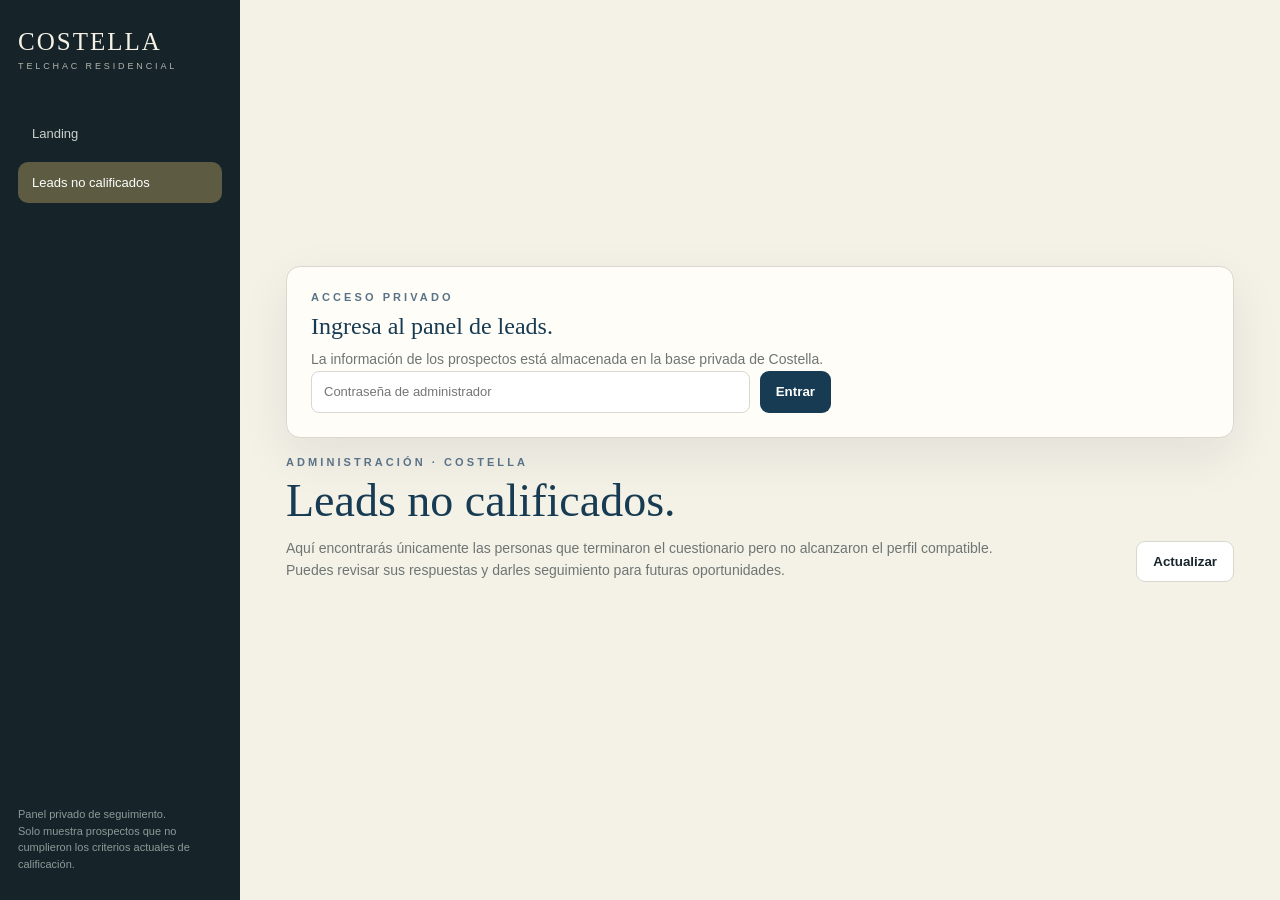
==== commit a0ba3bae: "Costella V10" ====
--- a/admin.html
+++ b/admin.html
@@ -6,7 +6,7 @@
 <title>Costella · Leads no calificados</title>
 <style>
 :root{--navy:#173b52;--green:#434b32;--cream:#f1eedf;--paper:#fffdf7;--ink:#18252c;--muted:#6e7674;--line:#d9d8cf;--accent:#e87555;--soft:#ece9dd;--shadow:0 18px 50px rgba(20,35,42,.08)}
-*{box-sizing:border-box}body{margin:0;background:#f4f1e7;color:var(--ink);font-family:Arial,Helvetica,sans-serif}.app{min-height:100vh;display:grid;grid-template-columns:240px 1fr}.side{background:#16242a;color:#f5f1e5;padding:28px 18px;display:flex;flex-direction:column}.brand{font-family:Georgia,serif;font-size:25px;letter-spacing:.08em}.brand small{display:block;font-family:Arial,sans-serif;font-size:9px;letter-spacing:.32em;margin-top:5px;opacity:.7}.nav{margin-top:42px;display:grid;gap:8px}.nav a{color:#cbd0cb;text-decoration:none;padding:13px 14px;border-radius:10px;font-size:13px}.nav a.active{background:#5d5c42;color:#fff}.side .bottom{margin-top:auto;color:#8e9998;font-size:11px;line-height:1.5}.main{padding:38px 46px 60px;max-width:1500px;width:100%;margin:auto}.top{display:flex;align-items:flex-end;justify-content:space-between;gap:25px;margin-bottom:30px}.eyebrow{font-size:11px;letter-spacing:.28em;color:#597287;font-weight:700;margin:0 0 10px}.title{font-family:Georgia,serif;font-weight:400;font-size:46px;line-height:1.02;color:var(--navy);margin:0}.sub{max-width:720px;color:var(--muted);font-size:14px;line-height:1.6;margin:12px 0 0}.btn{border:0;border-radius:9px;padding:12px 16px;background:var(--navy);color:white;font-weight:700;cursor:pointer}.btn.secondary{background:#fff;border:1px solid var(--line);color:var(--ink)}.stats{display:grid;grid-template-columns:repeat(3,1fr);gap:14px;margin-bottom:18px}.card{background:var(--paper);border:1px solid var(--line);border-radius:14px;box-shadow:var(--shadow)}.stat{padding:20px}.stat-label{font-size:12px;color:var(--muted)}.stat-value{font-size:30px;margin-top:7px;color:var(--navy);font-family:Georgia,serif}.toolbar{padding:16px;display:grid;grid-template-columns:1.5fr .8fr .8fr auto;gap:10px;margin-bottom:14px}.input,.select{height:42px;border:1px solid var(--line);border-radius:8px;background:#fff;padding:0 12px;font-size:13px;color:var(--ink);width:100%}.table-card{overflow:hidden}.table-wrap{overflow:auto}.table{width:100%;border-collapse:collapse;min-width:900px}.table th{font-size:10px;text-transform:uppercase;letter-spacing:.08em;text-align:left;color:#727b78;background:#f8f6ee;padding:13px 15px;border-bottom:1px solid var(--line)}.table td{padding:15px;border-bottom:1px solid #e7e5dc;font-size:13px}.table tr:hover{background:#fbfaf5;cursor:pointer}.name{font-weight:700;color:var(--navy)}.muted{color:var(--muted)}.pill{display:inline-flex;padding:5px 9px;border-radius:999px;font-size:10px;font-weight:700;background:#f5e8d5;color:#8b5b25}.empty{padding:60px 20px;text-align:center;color:var(--muted)}.detail{position:fixed;inset:0;display:none;background:rgba(12,24,30,.36);z-index:10}.detail.open{display:block}.drawer{position:absolute;right:0;top:0;height:100%;width:min(470px,94vw);background:var(--paper);padding:28px;overflow:auto;box-shadow:-25px 0 70px rgba(0,0,0,.16)}.close{float:right;border:0;background:none;font-size:25px;cursor:pointer}.lead-name{font-family:Georgia,serif;font-size:30px;color:var(--navy);margin:35px 0 4px}.meta{font-size:12px;color:var(--muted)}.section{margin-top:28px}.section h3{font-size:11px;text-transform:uppercase;letter-spacing:.14em;color:#6b7774}.row{display:flex;justify-content:space-between;gap:20px;padding:10px 0;border-bottom:1px solid #e5e2d9;font-size:13px}.row b{font-weight:600;text-align:right}.note{background:#f1eee4;border-radius:10px;padding:13px;font-size:13px;line-height:1.5}.statusbar{display:flex;justify-content:space-between;align-items:center;margin:14px 0;color:var(--muted);font-size:12px}.error{color:#a33d2b;background:#f8e8e3;padding:12px;border-radius:8px;margin-bottom:14px;display:none}.loading{padding:35px;text-align:center;color:var(--muted)}@media(max-width:900px){.app{grid-template-columns:1fr}.side{display:none}.main{padding:25px 16px}.title{font-size:36px}.stats{grid-template-columns:1fr}.toolbar{grid-template-columns:1fr 1fr}.top{display:block}.top .btn{margin-top:18px}}
+*{box-sizing:border-box}body{margin:0;background:#f4f1e7;color:var(--ink);font-family:Arial,Helvetica,sans-serif}.app{min-height:100vh;display:grid;grid-template-columns:240px 1fr}.side{background:#16242a;color:#f5f1e5;padding:28px 18px;display:flex;flex-direction:column}.brand{font-family:Georgia,serif;font-size:25px;letter-spacing:.08em}.brand small{display:block;font-family:Arial,sans-serif;font-size:9px;letter-spacing:.32em;margin-top:5px;opacity:.7}.nav{margin-top:42px;display:grid;gap:8px}.nav a{color:#cbd0cb;text-decoration:none;padding:13px 14px;border-radius:10px;font-size:13px}.nav a.active{background:#5d5c42;color:#fff}.side .bottom{margin-top:auto;color:#8e9998;font-size:11px;line-height:1.5}.main{padding:38px 46px 60px;max-width:1500px;width:100%;margin:auto}.top{display:flex;align-items:flex-end;justify-content:space-between;gap:25px;margin-bottom:30px}.eyebrow{font-size:11px;letter-spacing:.28em;color:#597287;font-weight:700;margin:0 0 10px}.title{font-family:Georgia,serif;font-weight:400;font-size:46px;line-height:1.02;color:var(--navy);margin:0}.sub{max-width:720px;color:var(--muted);font-size:14px;line-height:1.6;margin:12px 0 0}.btn{border:0;border-radius:9px;padding:12px 16px;background:var(--navy);color:white;font-weight:700;cursor:pointer}.btn.secondary{background:#fff;border:1px solid var(--line);color:var(--ink)}.stats{display:grid;grid-template-columns:repeat(3,1fr);gap:14px;margin-bottom:18px}.card{background:var(--paper);border:1px solid var(--line);border-radius:14px;box-shadow:var(--shadow)}.stat{padding:20px}.stat-label{font-size:12px;color:var(--muted)}.stat-value{font-size:30px;margin-top:7px;color:var(--navy);font-family:Georgia,serif}.toolbar{padding:16px;display:grid;grid-template-columns:1.5fr .8fr .8fr auto;gap:10px;margin-bottom:14px}.input,.select{height:42px;border:1px solid var(--line);border-radius:8px;background:#fff;padding:0 12px;font-size:13px;color:var(--ink);width:100%}.table-card{overflow:hidden}.table-wrap{overflow:auto}.table{width:100%;border-collapse:collapse;min-width:900px}.table th{font-size:10px;text-transform:uppercase;letter-spacing:.08em;text-align:left;color:#727b78;background:#f8f6ee;padding:13px 15px;border-bottom:1px solid var(--line)}.table td{padding:15px;border-bottom:1px solid #e7e5dc;font-size:13px}.table tr:hover{background:#fbfaf5;cursor:pointer}.name{font-weight:700;color:var(--navy)}.muted{color:var(--muted)}.pill{display:inline-flex;padding:5px 9px;border-radius:999px;font-size:10px;font-weight:700;background:#f5e8d5;color:#8b5b25}.empty{padding:60px 20px;text-align:center;color:var(--muted)}.detail{position:fixed;inset:0;display:none;background:rgba(12,24,30,.36);z-index:10}.detail.open{display:block}.drawer{position:absolute;right:0;top:0;height:100%;width:min(470px,94vw);background:var(--paper);padding:28px;overflow:auto;box-shadow:-25px 0 70px rgba(0,0,0,.16)}.close{float:right;border:0;background:none;font-size:25px;cursor:pointer}.lead-name{font-family:Georgia,serif;font-size:30px;color:var(--navy);margin:35px 0 4px}.meta{font-size:12px;color:var(--muted)}.section{margin-top:28px}.section h3{font-size:11px;text-transform:uppercase;letter-spacing:.14em;color:#6b7774}.row{display:flex;justify-content:space-between;gap:20px;padding:10px 0;border-bottom:1px solid #e5e2d9;font-size:13px}.row b{font-weight:600;text-align:right}.note{background:#f1eee4;border-radius:10px;padding:13px;font-size:13px;line-height:1.5}.statusbar{display:flex;justify-content:space-between;align-items:center;margin:14px 0;color:var(--muted);font-size:12px}.locked .stats,.locked .toolbar,.locked .table-card{display:none}.error{color:#a33d2b;background:#f8e8e3;padding:12px;border-radius:8px;margin-bottom:14px;display:none}.loading{padding:35px;text-align:center;color:var(--muted)}@media(max-width:900px){.app{grid-template-columns:1fr}.side{display:none}.main{padding:25px 16px}.title{font-size:36px}.stats{grid-template-columns:1fr}.toolbar{grid-template-columns:1fr 1fr}.top{display:block}.top .btn{margin-top:18px}}
 </style>
 </head>
 <body>
@@ -17,6 +17,12 @@
   <div class="bottom">Panel privado de seguimiento.<br>Solo muestra prospectos que no cumplieron los criterios actuales de calificación.</div>
 </aside>
 <main class="main">
+  <div id="loginCard" class="card" style="padding:24px;margin-bottom:18px;display:none">
+    <div class="eyebrow">ACCESO PRIVADO</div><h2 style="font-family:Georgia,serif;font-weight:400;color:var(--navy);margin:0 0 8px">Ingresa al panel de leads.</h2>
+    <p class="sub" style="margin-top:0">La información de los prospectos está almacenada en la base privada de Costella.</p>
+    <div style="display:flex;gap:10px;max-width:520px"><input id="adminPassword" class="input" type="password" placeholder="Contraseña de administrador"><button class="btn" id="loginBtn">Entrar</button></div>
+    <div id="loginError" class="error" style="margin-top:12px"></div>
+  </div>
   <div class="top">
     <div><p class="eyebrow">ADMINISTRACIÓN · COSTELLA</p><h1 class="title">Leads no calificados.</h1><p class="sub">Aquí encontrarás únicamente las personas que terminaron el cuestionario pero no alcanzaron el perfil compatible. Puedes revisar sus respuestas y darles seguimiento para futuras oportunidades.</p></div>
     <button class="btn secondary" id="refresh">Actualizar</button>
@@ -39,37 +45,28 @@
 <div class="detail" id="detail"><aside class="drawer"><button class="close" id="close">×</button><div id="detailContent"></div></aside></div>
 <script src="config.js"></script>
 <script>
-const cfg=window.COSTELLA_CONFIG||{};let leads=[];
+const cfg=window.COSTELLA_CONFIG||{}; let leads=[]; let adminPassword=sessionStorage.getItem('costella_admin_password')||'';
 const $=s=>document.querySelector(s);
-function parseLead(row){
-  let answers={}; try{answers=JSON.parse(row.answers_json||'{}')}catch(e){}
-  const a=answers.answers||{};
-  return {...row,answers,qa:a};
+function parseLead(row){let answers={};try{answers=JSON.parse(row.answers_json||'{}')}catch(e){}return {...row,answers};}
+function dateValue(x){return new Date(x||0).getTime()||0}
+function esc(x){return String(x??'').replace(/[&<>"']/g,m=>({'&':'&amp;','<':'&lt;','>':'&gt;','"':'&quot;',"'":'&#39;'}[m]))}
+function fmtDate(x){const d=new Date(x);return isNaN(d)?'—':d.toLocaleString('es-MX',{day:'2-digit',month:'2-digit',year:'numeric',hour:'2-digit',minute:'2-digit'})}
+function stage(s){const x=String(s||'nuevo').toLowerCase();if(x.includes('seguimiento'))return'En seguimiento';if(x.includes('contact'))return'Contactado';return'Nuevo'}
+async function api(path,opts={}){const headers={...(opts.headers||{}),'X-Admin-Password':adminPassword};const r=await fetch(path,{...opts,headers});const data=await r.json().catch(()=>({}));if(r.status===401){sessionStorage.removeItem('costella_admin_password');adminPassword='';showLogin();throw new Error('Contraseña incorrecta o sesión vencida.')}if(!r.ok||data.ok===false)throw new Error(data.error||'No fue posible completar la operación.');return data;}
+function showLogin(){ $('#loginCard').style.display='block'; $('.main').classList.add('locked'); }
+function hideLogin(){ $('#loginCard').style.display='none'; $('.main').classList.remove('locked'); }
+async function login(){const p=$('#adminPassword').value.trim();if(!p)return;adminPassword=p;try{await api('/api/leads');sessionStorage.setItem('costella_admin_password',p);$('#loginError').style.display='none';hideLogin();render();}catch(e){$('#loginError').textContent=e.message;$('#loginError').style.display='block';}}
+function render(){
+ const q=($('#search').value||'').toLowerCase().trim(),st=$('#status').value,interest=($('#interest').value||'').toLowerCase();
+ const filtered=leads.filter(l=>{const hay=[l.name,l.phone,l.email].join(' ').toLowerCase();return(!q||hay.includes(q))&&(!st||String(l.stage_id||'nuevo').toLowerCase().includes(st))&&(!interest||String(l.interest||'').toLowerCase()===interest)});
+ $('#total').textContent=leads.length;const week=Date.now()-7*86400000;$('#recent').textContent=leads.filter(l=>dateValue(l.created_at)>=week).length;$('#follow').textContent=leads.filter(l=>String(l.stage_id||'').toLowerCase().includes('seguimiento')).length;
+ if(!filtered.length){$('#tableArea').innerHTML='<div class="empty">No hay leads no calificados que coincidan con estos filtros.</div>';return}
+ $('#tableArea').innerHTML='<table class="table"><thead><tr><th>Fecha</th><th>Nombre</th><th>WhatsApp</th><th>Correo</th><th>Presupuesto</th><th>Interés</th><th>Estado</th></tr></thead><tbody>'+filtered.map(l=>`<tr data-id="${esc(l.id)}"><td>${fmtDate(l.created_at)}</td><td class="name">${esc(l.name||'Sin nombre')}</td><td>${esc(l.phone||'—')}</td><td>${esc(l.email||'—')}</td><td>${esc(l.budget||'—')}</td><td>${esc(l.interest||'—')}</td><td><span class="pill">${esc(stage(l.stage_id))}</span></td></tr>`).join('')+'</tbody></table>';
+ document.querySelectorAll('tr[data-id]').forEach(tr=>tr.onclick=()=>openDetail(leads.find(x=>x.id===tr.dataset.id)));
 }
-function dateValue(x){return new Date(x||0).getTime()||0}
-function render(){
-  const q=($('#search').value||'').toLowerCase().trim(), st=$('#status').value, interest=$('#interest').value;
-  const filtered=leads.filter(l=>{
-    const hay=[l.name,l.phone,l.email].join(' ').toLowerCase();
-    const i=JSON.stringify(l.answers||{}).toLowerCase();
-    return (!q||hay.includes(q))&&(!st||String(l.stage_id||'nuevo').toLowerCase().includes(st))&&(!interest||i.includes(interest));
-  });
-  $('#total').textContent=leads.length;
-  const week=Date.now()-7*86400000;$('#recent').textContent=leads.filter(l=>dateValue(l.created_at)>=week).length;
-  $('#follow').textContent=leads.filter(l=>String(l.stage_id||'').toLowerCase().includes('seguimiento')).length;
-  if(!filtered.length){$('#tableArea').innerHTML='<div class="empty">No hay leads no calificados que coincidan con estos filtros.</div>';return}
-  $('#tableArea').innerHTML='<table class="table"><thead><tr><th>Fecha</th><th>Nombre</th><th>WhatsApp</th><th>Correo</th><th>Presupuesto</th><th>Interés</th><th>Estado</th></tr></thead><tbody>'+filtered.map((l,i)=>{const a=l.answers||{};return `<tr data-i="${leads.indexOf(l)}"><td>${fmtDate(l.created_at)}</td><td class="name">${esc(l.name||'Sin nombre')}</td><td>${esc(l.phone||'—')}</td><td>${esc(l.email||'—')}</td><td>${esc(a.budget||'—')}</td><td>${esc(a.interest||a.answers?.q2||'—')}</td><td><span class="pill">${esc(stage(l.stage_id))}</span></td></tr>`}).join('')+'</tbody></table>';
-  document.querySelectorAll('tr[data-i]').forEach(tr=>tr.onclick=()=>openDetail(leads[Number(tr.dataset.i)]));
-}
-function stage(s){const x=String(s||'nuevo').toLowerCase();if(x.includes('seguimiento'))return'En seguimiento';if(x.includes('contact'))return'Contactado';return'Nuevo'}
-function fmtDate(x){const d=new Date(x);return isNaN(d)?'—':d.toLocaleString('es-MX',{day:'2-digit',month:'2-digit',year:'numeric',hour:'2-digit',minute:'2-digit'})}
-function esc(x){return String(x??'').replace(/[&<>"']/g,m=>({'&':'&amp;','<':'&lt;','>':'&gt;','"':'&quot;',"'":'&#39;'}[m]))}
-function openDetail(l){const a=l.answers||{}, q=l.qa||{};$('#detailContent').innerHTML=`<div class="eyebrow">LEAD NO CALIFICADO</div><div class="lead-name">${esc(l.name||'Sin nombre')}</div><div class="meta">${fmtDate(l.created_at)} · <span class="pill">${esc(stage(l.stage_id))}</span></div><div class="section"><h3>Contacto</h3><div class="row"><span>WhatsApp</span><b>${esc(l.phone||'—')}</b></div><div class="row"><span>Correo</span><b>${esc(l.email||'—')}</b></div></div><div class="section"><h3>Información de calificación</h3><div class="row"><span>Resultado</span><b>No calificado</b></div><div class="row"><span>Puntos compatibles</span><b>${esc(a.compatibleCount??'—')}</b></div><div class="row"><span>Presupuesto</span><b>${esc(a.budget||'—')}</b></div><div class="row"><span>Interés</span><b>${esc(a.interest||q.q2||'—')}</b></div></div><div class="section"><h3>Respuestas</h3>${Object.entries(q).map(([k,v])=>`<div class="row"><span>${esc(k)}</span><b>${esc(v)}</b></div>`).join('')}</div><div class="section"><h3>Notas</h3><div class="note">${esc(l.notes||'Sin notas internas.')}</div></div>`;$('#detail').classList.add('open')}
-async function load(){
-  const endpoint=cfg.leadEndpoint||'';$('#error').style.display='none';
-  if(!endpoint){$('#tableArea').innerHTML='<div class="empty"><strong>Aún no está conectada la base de datos.</strong><br><br>Configura el Web App URL de Google Apps Script en <code>config.js</code>. La landing puede seguir funcionando mientras tanto.</div>';['total','recent','follow'].forEach(id=>$('#'+id).textContent='0');return}
-  try{const url=endpoint+(endpoint.includes('?')?'&':'?')+'action=leads&qualification=alternative';const r=await fetch(url,{cache:'no-store'});if(!r.ok)throw new Error('No se pudo consultar la base de datos.');const data=await r.json();if(!data.ok)throw new Error(data.error||'Respuesta no válida.');leads=(data.leads||[]).map(parseLead);render()}catch(e){$('#error').textContent=e.message;$('#error').style.display='block';$('#tableArea').innerHTML='<div class="empty">No fue posible cargar los leads. Revisa el Web App URL y los permisos del Apps Script.</div>'}}
-function csv(){const rows=[['Fecha','Nombre','WhatsApp','Correo','Presupuesto','Interés','Estado','Respuestas']];leads.forEach(l=>{const a=l.answers||{};rows.push([fmtDate(l.created_at),l.name||'',l.phone||'',l.email||'',a.budget||'',a.interest||l.qa?.q2||'',stage(l.stage_id),JSON.stringify(l.qa||{})])});const blob=new Blob([rows.map(r=>r.map(x=>'"'+String(x).replace(/"/g,'""')+'"').join(',')).join('\n')],{type:'text/csv;charset=utf-8'});const a=document.createElement('a');a.href=URL.createObjectURL(blob);a.download='costella-leads-no-calificados.csv';a.click();setTimeout(()=>URL.revokeObjectURL(a.href),500)}
-$('#refresh').onclick=load;$('#export').onclick=csv;$('#search').oninput=render;$('#status').onchange=render;$('#interest').onchange=render;$('#close').onclick=()=>$('#detail').classList.remove('open');$('#detail').onclick=e=>{if(e.target.id==='detail')$('#detail').classList.remove('open')};load();
+function openDetail(l){const a=l.answers||{};$('#detailContent').innerHTML=`<div class="eyebrow">LEAD NO CALIFICADO</div><div class="lead-name">${esc(l.name||'Sin nombre')}</div><div class="meta">${fmtDate(l.created_at)} · <span class="pill">${esc(stage(l.stage_id))}</span></div><div class="section"><h3>Contacto</h3><div class="row"><span>WhatsApp</span><b>${esc(l.phone||'—')}</b></div><div class="row"><span>Correo</span><b>${esc(l.email||'—')}</b></div></div><div class="section"><h3>Resultado</h3><div class="row"><span>Calificación</span><b>No calificado</b></div><div class="row"><span>Puntos compatibles</span><b>${esc(l.compatible_count)}</b></div><div class="row"><span>Presupuesto</span><b>${esc(l.budget||'—')}</b></div><div class="row"><span>Interés</span><b>${esc(l.interest||'—')}</b></div></div><div class="section"><h3>Respuestas</h3>${Object.entries(a).map(([k,v])=>`<div class="row"><span>${esc(k)}</span><b>${esc(v)}</b></div>`).join('')}</div><div class="section"><h3>Seguimiento</h3><select id="detailStage" class="select"><option value="nuevo" ${l.stage_id==='nuevo'?'selected':''}>Nuevo</option><option value="contactado" ${l.stage_id==='contactado'?'selected':''}>Contactado</option><option value="seguimiento" ${l.stage_id==='seguimiento'?'selected':''}>En seguimiento</option></select><textarea id="detailNotes" class="input" style="height:100px;margin-top:10px;padding:12px" placeholder="Notas internas">${esc(l.notes||'')}</textarea><button class="btn" style="margin-top:10px" id="saveLead">Guardar seguimiento</button></div>`;$('#detail').classList.add('open');$('#saveLead').onclick=async()=>{try{await api('/api/leads',{method:'PATCH',headers:{'Content-Type':'application/json'},body:JSON.stringify({id:l.id,stage_id:$('#detailStage').value,notes:$('#detailNotes').value})});l.stage_id=$('#detailStage').value;l.notes=$('#detailNotes').value;render();$('#detail').classList.remove('open')}catch(e){alert(e.message)}}}
+async function load(){try{const data=await api('/api/leads');leads=(data.leads||[]).map(parseLead);hideLogin();render()}catch(e){if(!adminPassword){showLogin();}else{showLogin();$('#loginError').textContent=e.message;$('#loginError').style.display='block';}}}
+function csv(){const rows=[['Fecha','Nombre','WhatsApp','Correo','Presupuesto','Interés','Estado','Puntos compatibles','Respuestas','Notas']];leads.forEach(l=>rows.push([fmtDate(l.created_at),l.name||'',l.phone||'',l.email||'',l.budget||'',l.interest||'',stage(l.stage_id),l.compatible_count,JSON.stringify(l.answers||{}),l.notes||'']));const blob=new Blob([rows.map(r=>r.map(x=>'"'+String(x).replace(/"/g,'""')+'"').join(',')).join('\n')],{type:'text/csv;charset=utf-8'});const a=document.createElement('a');a.href=URL.createObjectURL(blob);a.download='costella-leads-no-calificados.csv';a.click();setTimeout(()=>URL.revokeObjectURL(a.href),500)}
+$('#loginBtn').onclick=login;$('#adminPassword').addEventListener('keydown',e=>{if(e.key==='Enter')login()});$('#refresh').onclick=load;$('#export').onclick=csv;$('#search').oninput=render;$('#status').onchange=render;$('#interest').onchange=render;$('#close').onclick=()=>$('#detail').classList.remove('open');$('#detail').onclick=e=>{if(e.target.id==='detail')$('#detail').classList.remove('open')};load();
 </script>
 </body></html>
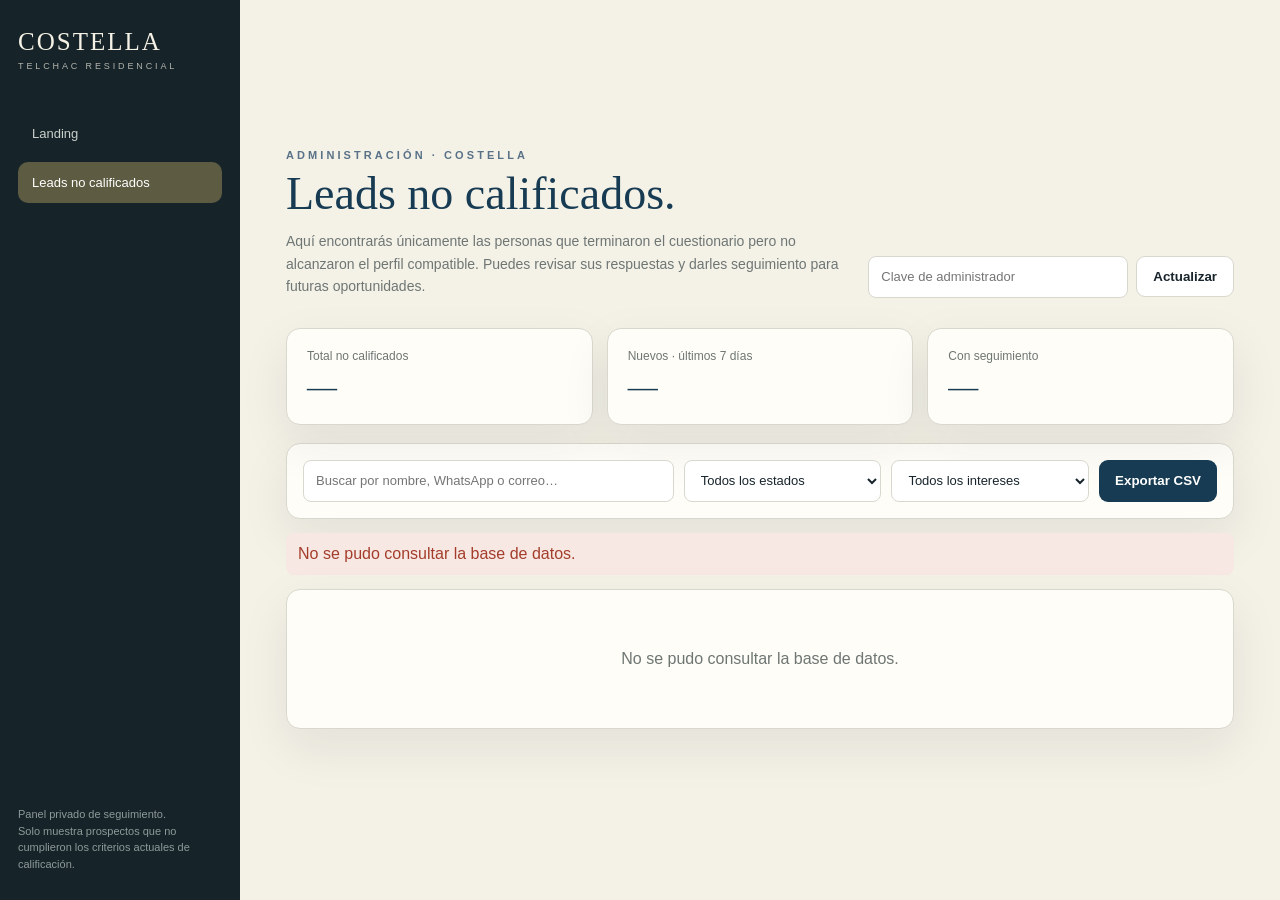
==== commit 93ab901b: "Costella V11" ====
--- a/admin.html
+++ b/admin.html
@@ -6,7 +6,7 @@
 <title>Costella · Leads no calificados</title>
 <style>
 :root{--navy:#173b52;--green:#434b32;--cream:#f1eedf;--paper:#fffdf7;--ink:#18252c;--muted:#6e7674;--line:#d9d8cf;--accent:#e87555;--soft:#ece9dd;--shadow:0 18px 50px rgba(20,35,42,.08)}
-*{box-sizing:border-box}body{margin:0;background:#f4f1e7;color:var(--ink);font-family:Arial,Helvetica,sans-serif}.app{min-height:100vh;display:grid;grid-template-columns:240px 1fr}.side{background:#16242a;color:#f5f1e5;padding:28px 18px;display:flex;flex-direction:column}.brand{font-family:Georgia,serif;font-size:25px;letter-spacing:.08em}.brand small{display:block;font-family:Arial,sans-serif;font-size:9px;letter-spacing:.32em;margin-top:5px;opacity:.7}.nav{margin-top:42px;display:grid;gap:8px}.nav a{color:#cbd0cb;text-decoration:none;padding:13px 14px;border-radius:10px;font-size:13px}.nav a.active{background:#5d5c42;color:#fff}.side .bottom{margin-top:auto;color:#8e9998;font-size:11px;line-height:1.5}.main{padding:38px 46px 60px;max-width:1500px;width:100%;margin:auto}.top{display:flex;align-items:flex-end;justify-content:space-between;gap:25px;margin-bottom:30px}.eyebrow{font-size:11px;letter-spacing:.28em;color:#597287;font-weight:700;margin:0 0 10px}.title{font-family:Georgia,serif;font-weight:400;font-size:46px;line-height:1.02;color:var(--navy);margin:0}.sub{max-width:720px;color:var(--muted);font-size:14px;line-height:1.6;margin:12px 0 0}.btn{border:0;border-radius:9px;padding:12px 16px;background:var(--navy);color:white;font-weight:700;cursor:pointer}.btn.secondary{background:#fff;border:1px solid var(--line);color:var(--ink)}.stats{display:grid;grid-template-columns:repeat(3,1fr);gap:14px;margin-bottom:18px}.card{background:var(--paper);border:1px solid var(--line);border-radius:14px;box-shadow:var(--shadow)}.stat{padding:20px}.stat-label{font-size:12px;color:var(--muted)}.stat-value{font-size:30px;margin-top:7px;color:var(--navy);font-family:Georgia,serif}.toolbar{padding:16px;display:grid;grid-template-columns:1.5fr .8fr .8fr auto;gap:10px;margin-bottom:14px}.input,.select{height:42px;border:1px solid var(--line);border-radius:8px;background:#fff;padding:0 12px;font-size:13px;color:var(--ink);width:100%}.table-card{overflow:hidden}.table-wrap{overflow:auto}.table{width:100%;border-collapse:collapse;min-width:900px}.table th{font-size:10px;text-transform:uppercase;letter-spacing:.08em;text-align:left;color:#727b78;background:#f8f6ee;padding:13px 15px;border-bottom:1px solid var(--line)}.table td{padding:15px;border-bottom:1px solid #e7e5dc;font-size:13px}.table tr:hover{background:#fbfaf5;cursor:pointer}.name{font-weight:700;color:var(--navy)}.muted{color:var(--muted)}.pill{display:inline-flex;padding:5px 9px;border-radius:999px;font-size:10px;font-weight:700;background:#f5e8d5;color:#8b5b25}.empty{padding:60px 20px;text-align:center;color:var(--muted)}.detail{position:fixed;inset:0;display:none;background:rgba(12,24,30,.36);z-index:10}.detail.open{display:block}.drawer{position:absolute;right:0;top:0;height:100%;width:min(470px,94vw);background:var(--paper);padding:28px;overflow:auto;box-shadow:-25px 0 70px rgba(0,0,0,.16)}.close{float:right;border:0;background:none;font-size:25px;cursor:pointer}.lead-name{font-family:Georgia,serif;font-size:30px;color:var(--navy);margin:35px 0 4px}.meta{font-size:12px;color:var(--muted)}.section{margin-top:28px}.section h3{font-size:11px;text-transform:uppercase;letter-spacing:.14em;color:#6b7774}.row{display:flex;justify-content:space-between;gap:20px;padding:10px 0;border-bottom:1px solid #e5e2d9;font-size:13px}.row b{font-weight:600;text-align:right}.note{background:#f1eee4;border-radius:10px;padding:13px;font-size:13px;line-height:1.5}.statusbar{display:flex;justify-content:space-between;align-items:center;margin:14px 0;color:var(--muted);font-size:12px}.locked .stats,.locked .toolbar,.locked .table-card{display:none}.error{color:#a33d2b;background:#f8e8e3;padding:12px;border-radius:8px;margin-bottom:14px;display:none}.loading{padding:35px;text-align:center;color:var(--muted)}@media(max-width:900px){.app{grid-template-columns:1fr}.side{display:none}.main{padding:25px 16px}.title{font-size:36px}.stats{grid-template-columns:1fr}.toolbar{grid-template-columns:1fr 1fr}.top{display:block}.top .btn{margin-top:18px}}
+*{box-sizing:border-box}body{margin:0;background:#f4f1e7;color:var(--ink);font-family:Arial,Helvetica,sans-serif}.app{min-height:100vh;display:grid;grid-template-columns:240px 1fr}.side{background:#16242a;color:#f5f1e5;padding:28px 18px;display:flex;flex-direction:column}.brand{font-family:Georgia,serif;font-size:25px;letter-spacing:.08em}.brand small{display:block;font-family:Arial,sans-serif;font-size:9px;letter-spacing:.32em;margin-top:5px;opacity:.7}.nav{margin-top:42px;display:grid;gap:8px}.nav a{color:#cbd0cb;text-decoration:none;padding:13px 14px;border-radius:10px;font-size:13px}.nav a.active{background:#5d5c42;color:#fff}.side .bottom{margin-top:auto;color:#8e9998;font-size:11px;line-height:1.5}.main{padding:38px 46px 60px;max-width:1500px;width:100%;margin:auto}.top{display:flex;align-items:flex-end;justify-content:space-between;gap:25px;margin-bottom:30px}.eyebrow{font-size:11px;letter-spacing:.28em;color:#597287;font-weight:700;margin:0 0 10px}.title{font-family:Georgia,serif;font-weight:400;font-size:46px;line-height:1.02;color:var(--navy);margin:0}.sub{max-width:720px;color:var(--muted);font-size:14px;line-height:1.6;margin:12px 0 0}.btn{border:0;border-radius:9px;padding:12px 16px;background:var(--navy);color:white;font-weight:700;cursor:pointer}.btn.secondary{background:#fff;border:1px solid var(--line);color:var(--ink)}.stats{display:grid;grid-template-columns:repeat(3,1fr);gap:14px;margin-bottom:18px}.card{background:var(--paper);border:1px solid var(--line);border-radius:14px;box-shadow:var(--shadow)}.stat{padding:20px}.stat-label{font-size:12px;color:var(--muted)}.stat-value{font-size:30px;margin-top:7px;color:var(--navy);font-family:Georgia,serif}.toolbar{padding:16px;display:grid;grid-template-columns:1.5fr .8fr .8fr auto;gap:10px;margin-bottom:14px}.input,.select{height:42px;border:1px solid var(--line);border-radius:8px;background:#fff;padding:0 12px;font-size:13px;color:var(--ink);width:100%}.table-card{overflow:hidden}.table-wrap{overflow:auto}.table{width:100%;border-collapse:collapse;min-width:900px}.table th{font-size:10px;text-transform:uppercase;letter-spacing:.08em;text-align:left;color:#727b78;background:#f8f6ee;padding:13px 15px;border-bottom:1px solid var(--line)}.table td{padding:15px;border-bottom:1px solid #e7e5dc;font-size:13px}.table tr:hover{background:#fbfaf5;cursor:pointer}.name{font-weight:700;color:var(--navy)}.muted{color:var(--muted)}.pill{display:inline-flex;padding:5px 9px;border-radius:999px;font-size:10px;font-weight:700;background:#f5e8d5;color:#8b5b25}.empty{padding:60px 20px;text-align:center;color:var(--muted)}.detail{position:fixed;inset:0;display:none;background:rgba(12,24,30,.36);z-index:10}.detail.open{display:block}.drawer{position:absolute;right:0;top:0;height:100%;width:min(470px,94vw);background:var(--paper);padding:28px;overflow:auto;box-shadow:-25px 0 70px rgba(0,0,0,.16)}.close{float:right;border:0;background:none;font-size:25px;cursor:pointer}.lead-name{font-family:Georgia,serif;font-size:30px;color:var(--navy);margin:35px 0 4px}.meta{font-size:12px;color:var(--muted)}.section{margin-top:28px}.section h3{font-size:11px;text-transform:uppercase;letter-spacing:.14em;color:#6b7774}.row{display:flex;justify-content:space-between;gap:20px;padding:10px 0;border-bottom:1px solid #e5e2d9;font-size:13px}.row b{font-weight:600;text-align:right}.note{background:#f1eee4;border-radius:10px;padding:13px;font-size:13px;line-height:1.5}.statusbar{display:flex;justify-content:space-between;align-items:center;margin:14px 0;color:var(--muted);font-size:12px}.error{color:#a33d2b;background:#f8e8e3;padding:12px;border-radius:8px;margin-bottom:14px;display:none}.loading{padding:35px;text-align:center;color:var(--muted)}@media(max-width:900px){.app{grid-template-columns:1fr}.side{display:none}.main{padding:25px 16px}.title{font-size:36px}.stats{grid-template-columns:1fr}.toolbar{grid-template-columns:1fr 1fr}.top{display:block}.top .btn{margin-top:18px}}
 </style>
 </head>
 <body>
@@ -17,15 +17,9 @@
   <div class="bottom">Panel privado de seguimiento.<br>Solo muestra prospectos que no cumplieron los criterios actuales de calificación.</div>
 </aside>
 <main class="main">
-  <div id="loginCard" class="card" style="padding:24px;margin-bottom:18px;display:none">
-    <div class="eyebrow">ACCESO PRIVADO</div><h2 style="font-family:Georgia,serif;font-weight:400;color:var(--navy);margin:0 0 8px">Ingresa al panel de leads.</h2>
-    <p class="sub" style="margin-top:0">La información de los prospectos está almacenada en la base privada de Costella.</p>
-    <div style="display:flex;gap:10px;max-width:520px"><input id="adminPassword" class="input" type="password" placeholder="Contraseña de administrador"><button class="btn" id="loginBtn">Entrar</button></div>
-    <div id="loginError" class="error" style="margin-top:12px"></div>
-  </div>
   <div class="top">
     <div><p class="eyebrow">ADMINISTRACIÓN · COSTELLA</p><h1 class="title">Leads no calificados.</h1><p class="sub">Aquí encontrarás únicamente las personas que terminaron el cuestionario pero no alcanzaron el perfil compatible. Puedes revisar sus respuestas y darles seguimiento para futuras oportunidades.</p></div>
-    <button class="btn secondary" id="refresh">Actualizar</button>
+    <div style="display:flex;gap:8px;align-items:center"><input class="input" id="adminKey" style="width:260px" type="password" placeholder="Clave de administrador"><button class="btn secondary" id="refresh">Actualizar</button></div>
   </div>
   <div class="stats">
     <div class="card stat"><div class="stat-label">Total no calificados</div><div class="stat-value" id="total">—</div></div>
@@ -45,28 +39,38 @@
 <div class="detail" id="detail"><aside class="drawer"><button class="close" id="close">×</button><div id="detailContent"></div></aside></div>
 <script src="config.js"></script>
 <script>
-const cfg=window.COSTELLA_CONFIG||{}; let leads=[]; let adminPassword=sessionStorage.getItem('costella_admin_password')||'';
+const cfg=window.COSTELLA_CONFIG||{};let leads=[];
 const $=s=>document.querySelector(s);
-function parseLead(row){let answers={};try{answers=JSON.parse(row.answers_json||'{}')}catch(e){}return {...row,answers};}
+function parseLead(row){
+  let answers={}; try{answers=JSON.parse(row.answers_json||'{}')}catch(e){}
+  const a=answers.answers||{};
+  return {...row,answers,qa:a};
+}
 function dateValue(x){return new Date(x||0).getTime()||0}
+function render(){
+  const q=($('#search').value||'').toLowerCase().trim(), st=$('#status').value, interest=$('#interest').value;
+  const filtered=leads.filter(l=>{
+    const hay=[l.name,l.phone,l.email].join(' ').toLowerCase();
+    const i=JSON.stringify(l.answers||{}).toLowerCase();
+    return (!q||hay.includes(q))&&(!st||String(l.stage_id||'nuevo').toLowerCase().includes(st))&&(!interest||i.includes(interest));
+  });
+  $('#total').textContent=leads.length;
+  const week=Date.now()-7*86400000;$('#recent').textContent=leads.filter(l=>dateValue(l.created_at)>=week).length;
+  $('#follow').textContent=leads.filter(l=>String(l.stage_id||'').toLowerCase().includes('seguimiento')).length;
+  if(!filtered.length){$('#tableArea').innerHTML='<div class="empty">No hay leads no calificados que coincidan con estos filtros.</div>';return}
+  $('#tableArea').innerHTML='<table class="table"><thead><tr><th>Fecha</th><th>Nombre</th><th>WhatsApp</th><th>Correo</th><th>Presupuesto</th><th>Interés</th><th>Estado</th></tr></thead><tbody>'+filtered.map((l,i)=>{const a=l.answers||{};return `<tr data-i="${leads.indexOf(l)}"><td>${fmtDate(l.created_at)}</td><td class="name">${esc(l.name||'Sin nombre')}</td><td>${esc(l.phone||'—')}</td><td>${esc(l.email||'—')}</td><td>${esc(a.budget||'—')}</td><td>${esc(a.interest||a.answers?.q2||'—')}</td><td><span class="pill">${esc(stage(l.stage_id))}</span></td></tr>`}).join('')+'</tbody></table>';
+  document.querySelectorAll('tr[data-i]').forEach(tr=>tr.onclick=()=>openDetail(leads[Number(tr.dataset.i)]));
+}
+function stage(s){const x=String(s||'nuevo').toLowerCase();if(x.includes('seguimiento'))return'En seguimiento';if(x.includes('contact'))return'Contactado';return'Nuevo'}
+function fmtDate(x){const d=new Date(x);return isNaN(d)?'—':d.toLocaleString('es-MX',{day:'2-digit',month:'2-digit',year:'numeric',hour:'2-digit',minute:'2-digit'})}
 function esc(x){return String(x??'').replace(/[&<>"']/g,m=>({'&':'&amp;','<':'&lt;','>':'&gt;','"':'&quot;',"'":'&#39;'}[m]))}
-function fmtDate(x){const d=new Date(x);return isNaN(d)?'—':d.toLocaleString('es-MX',{day:'2-digit',month:'2-digit',year:'numeric',hour:'2-digit',minute:'2-digit'})}
-function stage(s){const x=String(s||'nuevo').toLowerCase();if(x.includes('seguimiento'))return'En seguimiento';if(x.includes('contact'))return'Contactado';return'Nuevo'}
-async function api(path,opts={}){const headers={...(opts.headers||{}),'X-Admin-Password':adminPassword};const r=await fetch(path,{...opts,headers});const data=await r.json().catch(()=>({}));if(r.status===401){sessionStorage.removeItem('costella_admin_password');adminPassword='';showLogin();throw new Error('Contraseña incorrecta o sesión vencida.')}if(!r.ok||data.ok===false)throw new Error(data.error||'No fue posible completar la operación.');return data;}
-function showLogin(){ $('#loginCard').style.display='block'; $('.main').classList.add('locked'); }
-function hideLogin(){ $('#loginCard').style.display='none'; $('.main').classList.remove('locked'); }
-async function login(){const p=$('#adminPassword').value.trim();if(!p)return;adminPassword=p;try{await api('/api/leads');sessionStorage.setItem('costella_admin_password',p);$('#loginError').style.display='none';hideLogin();render();}catch(e){$('#loginError').textContent=e.message;$('#loginError').style.display='block';}}
-function render(){
- const q=($('#search').value||'').toLowerCase().trim(),st=$('#status').value,interest=($('#interest').value||'').toLowerCase();
- const filtered=leads.filter(l=>{const hay=[l.name,l.phone,l.email].join(' ').toLowerCase();return(!q||hay.includes(q))&&(!st||String(l.stage_id||'nuevo').toLowerCase().includes(st))&&(!interest||String(l.interest||'').toLowerCase()===interest)});
- $('#total').textContent=leads.length;const week=Date.now()-7*86400000;$('#recent').textContent=leads.filter(l=>dateValue(l.created_at)>=week).length;$('#follow').textContent=leads.filter(l=>String(l.stage_id||'').toLowerCase().includes('seguimiento')).length;
- if(!filtered.length){$('#tableArea').innerHTML='<div class="empty">No hay leads no calificados que coincidan con estos filtros.</div>';return}
- $('#tableArea').innerHTML='<table class="table"><thead><tr><th>Fecha</th><th>Nombre</th><th>WhatsApp</th><th>Correo</th><th>Presupuesto</th><th>Interés</th><th>Estado</th></tr></thead><tbody>'+filtered.map(l=>`<tr data-id="${esc(l.id)}"><td>${fmtDate(l.created_at)}</td><td class="name">${esc(l.name||'Sin nombre')}</td><td>${esc(l.phone||'—')}</td><td>${esc(l.email||'—')}</td><td>${esc(l.budget||'—')}</td><td>${esc(l.interest||'—')}</td><td><span class="pill">${esc(stage(l.stage_id))}</span></td></tr>`).join('')+'</tbody></table>';
- document.querySelectorAll('tr[data-id]').forEach(tr=>tr.onclick=()=>openDetail(leads.find(x=>x.id===tr.dataset.id)));
-}
-function openDetail(l){const a=l.answers||{};$('#detailContent').innerHTML=`<div class="eyebrow">LEAD NO CALIFICADO</div><div class="lead-name">${esc(l.name||'Sin nombre')}</div><div class="meta">${fmtDate(l.created_at)} · <span class="pill">${esc(stage(l.stage_id))}</span></div><div class="section"><h3>Contacto</h3><div class="row"><span>WhatsApp</span><b>${esc(l.phone||'—')}</b></div><div class="row"><span>Correo</span><b>${esc(l.email||'—')}</b></div></div><div class="section"><h3>Resultado</h3><div class="row"><span>Calificación</span><b>No calificado</b></div><div class="row"><span>Puntos compatibles</span><b>${esc(l.compatible_count)}</b></div><div class="row"><span>Presupuesto</span><b>${esc(l.budget||'—')}</b></div><div class="row"><span>Interés</span><b>${esc(l.interest||'—')}</b></div></div><div class="section"><h3>Respuestas</h3>${Object.entries(a).map(([k,v])=>`<div class="row"><span>${esc(k)}</span><b>${esc(v)}</b></div>`).join('')}</div><div class="section"><h3>Seguimiento</h3><select id="detailStage" class="select"><option value="nuevo" ${l.stage_id==='nuevo'?'selected':''}>Nuevo</option><option value="contactado" ${l.stage_id==='contactado'?'selected':''}>Contactado</option><option value="seguimiento" ${l.stage_id==='seguimiento'?'selected':''}>En seguimiento</option></select><textarea id="detailNotes" class="input" style="height:100px;margin-top:10px;padding:12px" placeholder="Notas internas">${esc(l.notes||'')}</textarea><button class="btn" style="margin-top:10px" id="saveLead">Guardar seguimiento</button></div>`;$('#detail').classList.add('open');$('#saveLead').onclick=async()=>{try{await api('/api/leads',{method:'PATCH',headers:{'Content-Type':'application/json'},body:JSON.stringify({id:l.id,stage_id:$('#detailStage').value,notes:$('#detailNotes').value})});l.stage_id=$('#detailStage').value;l.notes=$('#detailNotes').value;render();$('#detail').classList.remove('open')}catch(e){alert(e.message)}}}
-async function load(){try{const data=await api('/api/leads');leads=(data.leads||[]).map(parseLead);hideLogin();render()}catch(e){if(!adminPassword){showLogin();}else{showLogin();$('#loginError').textContent=e.message;$('#loginError').style.display='block';}}}
-function csv(){const rows=[['Fecha','Nombre','WhatsApp','Correo','Presupuesto','Interés','Estado','Puntos compatibles','Respuestas','Notas']];leads.forEach(l=>rows.push([fmtDate(l.created_at),l.name||'',l.phone||'',l.email||'',l.budget||'',l.interest||'',stage(l.stage_id),l.compatible_count,JSON.stringify(l.answers||{}),l.notes||'']));const blob=new Blob([rows.map(r=>r.map(x=>'"'+String(x).replace(/"/g,'""')+'"').join(',')).join('\n')],{type:'text/csv;charset=utf-8'});const a=document.createElement('a');a.href=URL.createObjectURL(blob);a.download='costella-leads-no-calificados.csv';a.click();setTimeout(()=>URL.revokeObjectURL(a.href),500)}
-$('#loginBtn').onclick=login;$('#adminPassword').addEventListener('keydown',e=>{if(e.key==='Enter')login()});$('#refresh').onclick=load;$('#export').onclick=csv;$('#search').oninput=render;$('#status').onchange=render;$('#interest').onchange=render;$('#close').onclick=()=>$('#detail').classList.remove('open');$('#detail').onclick=e=>{if(e.target.id==='detail')$('#detail').classList.remove('open')};load();
+function openDetail(l){const a=l.answers||{}, q=l.qa||{};$('#detailContent').innerHTML=`<div class="eyebrow">LEAD NO CALIFICADO</div><div class="lead-name">${esc(l.name||'Sin nombre')}</div><div class="meta">${fmtDate(l.created_at)} · <span class="pill">${esc(stage(l.stage_id))}</span></div><div class="section"><h3>Contacto</h3><div class="row"><span>WhatsApp</span><b>${esc(l.phone||'—')}</b></div><div class="row"><span>Correo</span><b>${esc(l.email||'—')}</b></div></div><div class="section"><h3>Información de calificación</h3><div class="row"><span>Resultado</span><b>No calificado</b></div><div class="row"><span>Puntos compatibles</span><b>${esc(a.compatibleCount??'—')}</b></div><div class="row"><span>Presupuesto</span><b>${esc(a.budget||'—')}</b></div><div class="row"><span>Interés</span><b>${esc(a.interest||q.q2||'—')}</b></div></div><div class="section"><h3>Respuestas</h3>${Object.entries(q).map(([k,v])=>`<div class="row"><span>${esc(k)}</span><b>${esc(v)}</b></div>`).join('')}</div><div class="section"><h3>Notas</h3><div class="note">${esc(l.notes||'Sin notas internas.')}</div></div><div class="section"><h3>Seguimiento</h3><select class="select" id="detailStage"><option value="nuevo">Nuevo</option><option value="contactado">Contactado</option><option value="seguimiento">En seguimiento</option></select><textarea class="input" id="detailNotes" style="height:100px;margin-top:10px;padding:12px" placeholder="Notas internas…">${esc(l.notes||'')}</textarea><button class="btn" id="saveDetail" style="margin-top:10px">Guardar seguimiento</button></div>`;$('#detail').classList.add('open');$('#detailStage').value=l.stage_id||'nuevo';$('#saveDetail').onclick=async()=>{const key=localStorage.getItem('costella_admin_key')||cfg.adminKey||'';await fetch('/api/admin/lead',{method:'PATCH',headers:{'content-type':'application/json','x-admin-key':key},body:JSON.stringify({id:l.id,stage_id:$('#detailStage').value,notes:$('#detailNotes').value})});l.stage_id=$('#detailStage').value;l.notes=$('#detailNotes').value;render();openDetail(l)} }
+async function load(){
+  const key=localStorage.getItem('costella_admin_key')||$('#adminKey').value||cfg.adminKey||'';$('#error').style.display='none';
+  if(!key){$('#tableArea').innerHTML='<div class="empty"><strong>Acceso requerido.</strong><br><br>Introduce la clave de administrador para consultar tus leads no calificados.</div>';['total','recent','follow'].forEach(id=>$('#'+id).textContent='0');return}
+  localStorage.setItem('costella_admin_key',key);
+  try{const r=await fetch('/api/admin/leads',{headers:{'x-admin-key':key},cache:'no-store'});if(r.status===401)throw new Error('Clave de administrador incorrecta.');if(!r.ok)throw new Error('No se pudo consultar la base de datos.');const data=await r.json();if(!data.ok)throw new Error(data.error||'Respuesta no válida.');leads=(data.leads||[]).map(parseLead);render()}catch(e){$('#error').textContent=e.message;$('#error').style.display='block';$('#tableArea').innerHTML='<div class="empty">'+esc(e.message)+'</div>'}}
+function csv(){const rows=[['Fecha','Nombre','WhatsApp','Correo','Presupuesto','Interés','Estado','Respuestas']];leads.forEach(l=>{const a=l.answers||{};rows.push([fmtDate(l.created_at),l.name||'',l.phone||'',l.email||'',a.budget||'',a.interest||l.qa?.q2||'',stage(l.stage_id),JSON.stringify(l.qa||{})])});const blob=new Blob([rows.map(r=>r.map(x=>'"'+String(x).replace(/"/g,'""')+'"').join(',')).join('\n')],{type:'text/csv;charset=utf-8'});const a=document.createElement('a');a.href=URL.createObjectURL(blob);a.download='costella-leads-no-calificados.csv';a.click();setTimeout(()=>URL.revokeObjectURL(a.href),500)}
+$('#refresh').onclick=load;$('#adminKey').value=localStorage.getItem('costella_admin_key')||'';$('#adminKey').addEventListener('change',()=>localStorage.setItem('costella_admin_key',$('#adminKey').value));$('#export').onclick=csv;$('#search').oninput=render;$('#status').onchange=render;$('#interest').onchange=render;$('#close').onclick=()=>$('#detail').classList.remove('open');$('#detail').onclick=e=>{if(e.target.id==='detail')$('#detail').classList.remove('open')};load();
 </script>
 </body></html>
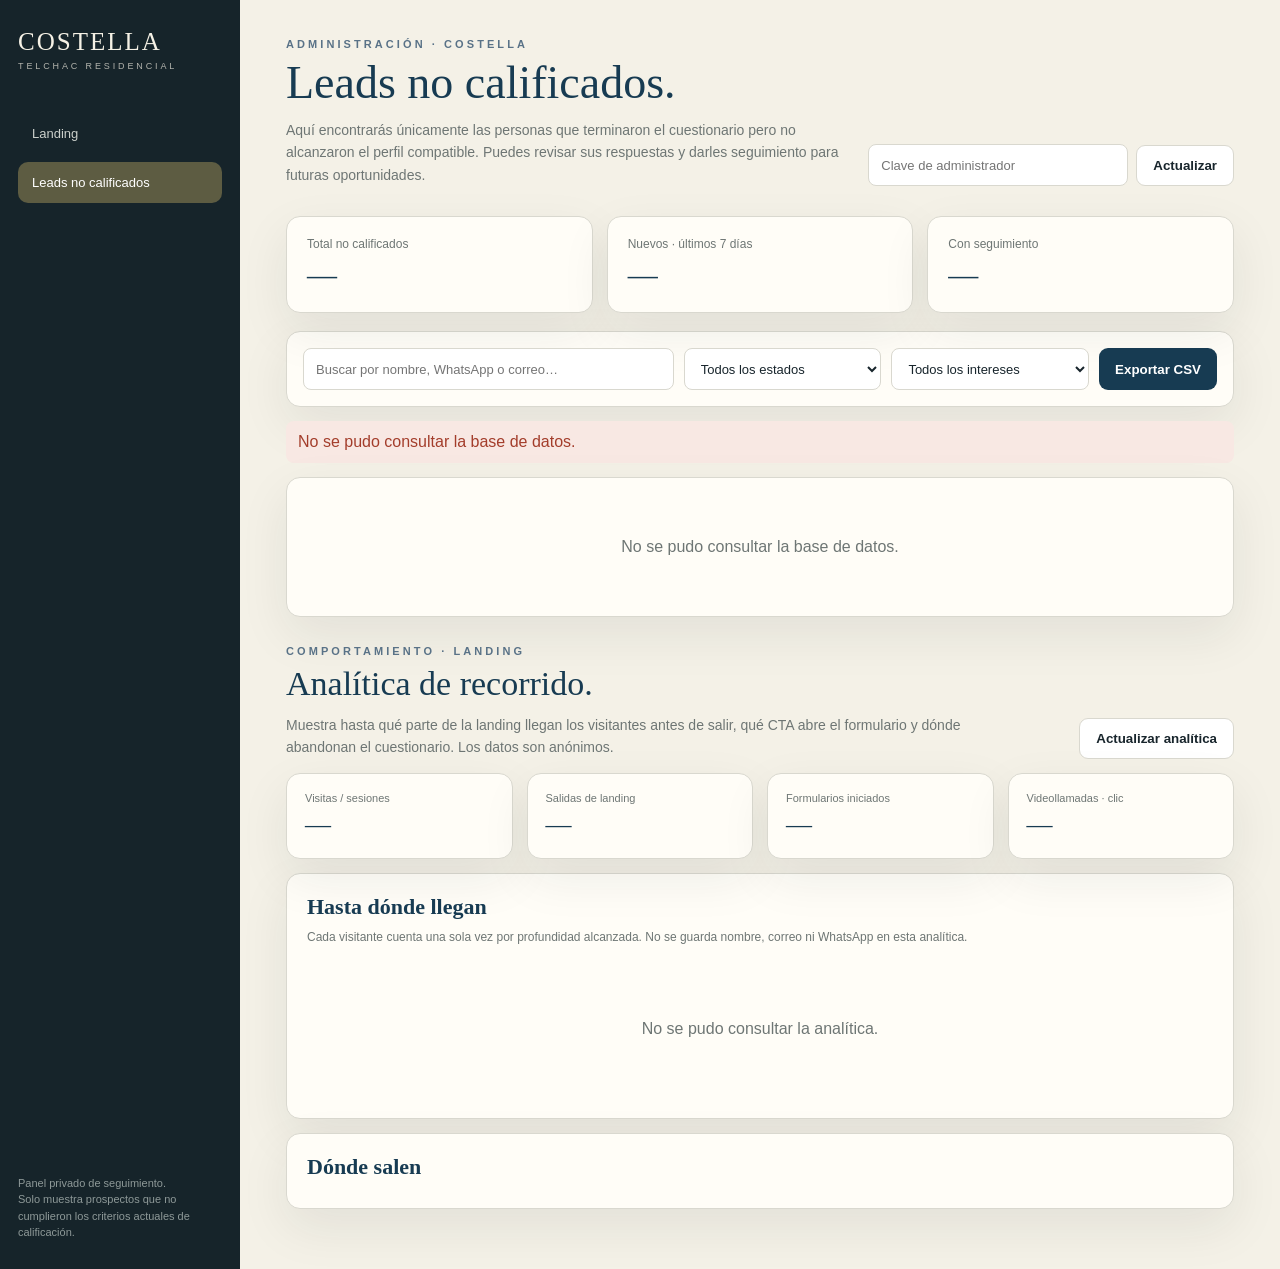
==== commit 39b42766: "Costella V16" ====
--- a/admin.html
+++ b/admin.html
@@ -6,7 +6,7 @@
 <title>Costella · Leads no calificados</title>
 <style>
 :root{--navy:#173b52;--green:#434b32;--cream:#f1eedf;--paper:#fffdf7;--ink:#18252c;--muted:#6e7674;--line:#d9d8cf;--accent:#e87555;--soft:#ece9dd;--shadow:0 18px 50px rgba(20,35,42,.08)}
-*{box-sizing:border-box}body{margin:0;background:#f4f1e7;color:var(--ink);font-family:Arial,Helvetica,sans-serif}.app{min-height:100vh;display:grid;grid-template-columns:240px 1fr}.side{background:#16242a;color:#f5f1e5;padding:28px 18px;display:flex;flex-direction:column}.brand{font-family:Georgia,serif;font-size:25px;letter-spacing:.08em}.brand small{display:block;font-family:Arial,sans-serif;font-size:9px;letter-spacing:.32em;margin-top:5px;opacity:.7}.nav{margin-top:42px;display:grid;gap:8px}.nav a{color:#cbd0cb;text-decoration:none;padding:13px 14px;border-radius:10px;font-size:13px}.nav a.active{background:#5d5c42;color:#fff}.side .bottom{margin-top:auto;color:#8e9998;font-size:11px;line-height:1.5}.main{padding:38px 46px 60px;max-width:1500px;width:100%;margin:auto}.top{display:flex;align-items:flex-end;justify-content:space-between;gap:25px;margin-bottom:30px}.eyebrow{font-size:11px;letter-spacing:.28em;color:#597287;font-weight:700;margin:0 0 10px}.title{font-family:Georgia,serif;font-weight:400;font-size:46px;line-height:1.02;color:var(--navy);margin:0}.sub{max-width:720px;color:var(--muted);font-size:14px;line-height:1.6;margin:12px 0 0}.btn{border:0;border-radius:9px;padding:12px 16px;background:var(--navy);color:white;font-weight:700;cursor:pointer}.btn.secondary{background:#fff;border:1px solid var(--line);color:var(--ink)}.stats{display:grid;grid-template-columns:repeat(3,1fr);gap:14px;margin-bottom:18px}.card{background:var(--paper);border:1px solid var(--line);border-radius:14px;box-shadow:var(--shadow)}.stat{padding:20px}.stat-label{font-size:12px;color:var(--muted)}.stat-value{font-size:30px;margin-top:7px;color:var(--navy);font-family:Georgia,serif}.toolbar{padding:16px;display:grid;grid-template-columns:1.5fr .8fr .8fr auto;gap:10px;margin-bottom:14px}.input,.select{height:42px;border:1px solid var(--line);border-radius:8px;background:#fff;padding:0 12px;font-size:13px;color:var(--ink);width:100%}.table-card{overflow:hidden}.table-wrap{overflow:auto}.table{width:100%;border-collapse:collapse;min-width:900px}.table th{font-size:10px;text-transform:uppercase;letter-spacing:.08em;text-align:left;color:#727b78;background:#f8f6ee;padding:13px 15px;border-bottom:1px solid var(--line)}.table td{padding:15px;border-bottom:1px solid #e7e5dc;font-size:13px}.table tr:hover{background:#fbfaf5;cursor:pointer}.name{font-weight:700;color:var(--navy)}.muted{color:var(--muted)}.pill{display:inline-flex;padding:5px 9px;border-radius:999px;font-size:10px;font-weight:700;background:#f5e8d5;color:#8b5b25}.empty{padding:60px 20px;text-align:center;color:var(--muted)}.detail{position:fixed;inset:0;display:none;background:rgba(12,24,30,.36);z-index:10}.detail.open{display:block}.drawer{position:absolute;right:0;top:0;height:100%;width:min(470px,94vw);background:var(--paper);padding:28px;overflow:auto;box-shadow:-25px 0 70px rgba(0,0,0,.16)}.close{float:right;border:0;background:none;font-size:25px;cursor:pointer}.lead-name{font-family:Georgia,serif;font-size:30px;color:var(--navy);margin:35px 0 4px}.meta{font-size:12px;color:var(--muted)}.section{margin-top:28px}.section h3{font-size:11px;text-transform:uppercase;letter-spacing:.14em;color:#6b7774}.row{display:flex;justify-content:space-between;gap:20px;padding:10px 0;border-bottom:1px solid #e5e2d9;font-size:13px}.row b{font-weight:600;text-align:right}.note{background:#f1eee4;border-radius:10px;padding:13px;font-size:13px;line-height:1.5}.statusbar{display:flex;justify-content:space-between;align-items:center;margin:14px 0;color:var(--muted);font-size:12px}.error{color:#a33d2b;background:#f8e8e3;padding:12px;border-radius:8px;margin-bottom:14px;display:none}.loading{padding:35px;text-align:center;color:var(--muted)}@media(max-width:900px){.app{grid-template-columns:1fr}.side{display:none}.main{padding:25px 16px}.title{font-size:36px}.stats{grid-template-columns:1fr}.toolbar{grid-template-columns:1fr 1fr}.top{display:block}.top .btn{margin-top:18px}}
+*{box-sizing:border-box}body{margin:0;background:#f4f1e7;color:var(--ink);font-family:Arial,Helvetica,sans-serif}.app{min-height:100vh;display:grid;grid-template-columns:240px 1fr}.side{background:#16242a;color:#f5f1e5;padding:28px 18px;display:flex;flex-direction:column}.brand{font-family:Georgia,serif;font-size:25px;letter-spacing:.08em}.brand small{display:block;font-family:Arial,sans-serif;font-size:9px;letter-spacing:.32em;margin-top:5px;opacity:.7}.nav{margin-top:42px;display:grid;gap:8px}.nav a{color:#cbd0cb;text-decoration:none;padding:13px 14px;border-radius:10px;font-size:13px}.nav a.active{background:#5d5c42;color:#fff}.side .bottom{margin-top:auto;color:#8e9998;font-size:11px;line-height:1.5}.main{padding:38px 46px 60px;max-width:1500px;width:100%;margin:auto}.top{display:flex;align-items:flex-end;justify-content:space-between;gap:25px;margin-bottom:30px}.eyebrow{font-size:11px;letter-spacing:.28em;color:#597287;font-weight:700;margin:0 0 10px}.title{font-family:Georgia,serif;font-weight:400;font-size:46px;line-height:1.02;color:var(--navy);margin:0}.sub{max-width:720px;color:var(--muted);font-size:14px;line-height:1.6;margin:12px 0 0}.btn{border:0;border-radius:9px;padding:12px 16px;background:var(--navy);color:white;font-weight:700;cursor:pointer}.btn.secondary{background:#fff;border:1px solid var(--line);color:var(--ink)}.stats{display:grid;grid-template-columns:repeat(3,1fr);gap:14px;margin-bottom:18px}.card{background:var(--paper);border:1px solid var(--line);border-radius:14px;box-shadow:var(--shadow)}.stat{padding:20px}.stat-label{font-size:12px;color:var(--muted)}.stat-value{font-size:30px;margin-top:7px;color:var(--navy);font-family:Georgia,serif}.toolbar{padding:16px;display:grid;grid-template-columns:1.5fr .8fr .8fr auto;gap:10px;margin-bottom:14px}.input,.select{height:42px;border:1px solid var(--line);border-radius:8px;background:#fff;padding:0 12px;font-size:13px;color:var(--ink);width:100%}.table-card{overflow:hidden}.table-wrap{overflow:auto}.table{width:100%;border-collapse:collapse;min-width:900px}.table th{font-size:10px;text-transform:uppercase;letter-spacing:.08em;text-align:left;color:#727b78;background:#f8f6ee;padding:13px 15px;border-bottom:1px solid var(--line)}.table td{padding:15px;border-bottom:1px solid #e7e5dc;font-size:13px}.table tr:hover{background:#fbfaf5;cursor:pointer}.name{font-weight:700;color:var(--navy)}.muted{color:var(--muted)}.pill{display:inline-flex;padding:5px 9px;border-radius:999px;font-size:10px;font-weight:700;background:#f5e8d5;color:#8b5b25}.empty{padding:60px 20px;text-align:center;color:var(--muted)}.detail{position:fixed;inset:0;display:none;background:rgba(12,24,30,.36);z-index:10}.detail.open{display:block}.drawer{position:absolute;right:0;top:0;height:100%;width:min(470px,94vw);background:var(--paper);padding:28px;overflow:auto;box-shadow:-25px 0 70px rgba(0,0,0,.16)}.close{float:right;border:0;background:none;font-size:25px;cursor:pointer}.lead-name{font-family:Georgia,serif;font-size:30px;color:var(--navy);margin:35px 0 4px}.meta{font-size:12px;color:var(--muted)}.section{margin-top:28px}.section h3{font-size:11px;text-transform:uppercase;letter-spacing:.14em;color:#6b7774}.row{display:flex;justify-content:space-between;gap:20px;padding:10px 0;border-bottom:1px solid #e5e2d9;font-size:13px}.row b{font-weight:600;text-align:right}.note{background:#f1eee4;border-radius:10px;padding:13px;font-size:13px;line-height:1.5}.statusbar{display:flex;justify-content:space-between;align-items:center;margin:14px 0;color:var(--muted);font-size:12px}.error{color:#a33d2b;background:#f8e8e3;padding:12px;border-radius:8px;margin-bottom:14px;display:none}.loading{padding:35px;text-align:center;color:var(--muted)}.analytics{margin-top:18px}.analytics-grid{display:grid;grid-template-columns:repeat(4,1fr);gap:14px}.mini{padding:18px}.mini .stat-label{font-size:11px;color:var(--muted)}.mini .stat-value{font-size:26px;margin-top:6px;color:var(--navy);font-family:Georgia,serif}.analytics-section{padding:20px;margin-top:14px}.analytics-table{width:100%;border-collapse:collapse}.analytics-table th,.analytics-table td{padding:11px 10px;border-bottom:1px solid var(--line);text-align:left;font-size:12px}.analytics-table th{font-size:10px;text-transform:uppercase;letter-spacing:.08em;color:#727b78;background:#f8f6ee}.bar{height:8px;background:#e8e5db;border-radius:99px;overflow:hidden}.bar span{display:block;height:100%;background:var(--green);border-radius:99px}.analytics-note{font-size:12px;color:var(--muted);line-height:1.5;margin:0 0 14px}@media(max-width:900px){.analytics-grid{grid-template-columns:1fr 1fr}}@media(max-width:900px){.app{grid-template-columns:1fr}.side{display:none}.main{padding:25px 16px}.title{font-size:36px}.stats{grid-template-columns:1fr}.toolbar{grid-template-columns:1fr 1fr}.top{display:block}.top .btn{margin-top:18px}}
 </style>
 </head>
 <body>
@@ -34,6 +34,18 @@
   </div>
   <div id="error" class="error"></div>
   <div class="card table-card"><div id="tableArea" class="table-wrap"><div class="loading">Cargando leads no calificados…</div></div></div>
+
+  <section class="analytics">
+    <div class="top" style="margin:28px 0 14px"><div><p class="eyebrow">COMPORTAMIENTO · LANDING</p><h2 class="title" style="font-size:34px">Analítica de recorrido.</h2><p class="sub">Muestra hasta qué parte de la landing llegan los visitantes antes de salir, qué CTA abre el formulario y dónde abandonan el cuestionario. Los datos son anónimos.</p></div><button class="btn secondary" id="refreshAnalytics">Actualizar analítica</button></div>
+    <div class="analytics-grid">
+      <div class="card mini"><div class="stat-label">Visitas / sesiones</div><div class="stat-value" id="aSessions">—</div></div>
+      <div class="card mini"><div class="stat-label">Salidas de landing</div><div class="stat-value" id="aExits">—</div></div>
+      <div class="card mini"><div class="stat-label">Formularios iniciados</div><div class="stat-value" id="aForms">—</div></div>
+      <div class="card mini"><div class="stat-label">Videollamadas · clic</div><div class="stat-value" id="aBookings">—</div></div>
+    </div>
+    <div class="card analytics-section"><h3 style="margin:0 0 8px;color:var(--navy);font-family:Georgia,serif;font-size:22px">Hasta dónde llegan</h3><p class="analytics-note">Cada visitante cuenta una sola vez por profundidad alcanzada. No se guarda nombre, correo ni WhatsApp en esta analítica.</p><div id="depthTable"><div class="loading">Cargando recorrido…</div></div></div>
+    <div class="card analytics-section"><h3 style="margin:0 0 8px;color:var(--navy);font-family:Georgia,serif;font-size:22px">Dónde salen</h3><div id="exitTable"><div class="loading">Cargando salidas…</div></div></div>
+  </section>
 </main>
 </div>
 <div class="detail" id="detail"><aside class="drawer"><button class="close" id="close">×</button><div id="detailContent"></div></aside></div>
@@ -71,6 +83,18 @@
   localStorage.setItem('costella_admin_key',key);
   try{const r=await fetch('/api/admin/leads',{headers:{'x-admin-key':key},cache:'no-store'});if(r.status===401)throw new Error('Clave de administrador incorrecta.');if(!r.ok)throw new Error('No se pudo consultar la base de datos.');const data=await r.json();if(!data.ok)throw new Error(data.error||'Respuesta no válida.');leads=(data.leads||[]).map(parseLead);render()}catch(e){$('#error').textContent=e.message;$('#error').style.display='block';$('#tableArea').innerHTML='<div class="empty">'+esc(e.message)+'</div>'}}
 function csv(){const rows=[['Fecha','Nombre','WhatsApp','Correo','Presupuesto','Interés','Estado','Respuestas']];leads.forEach(l=>{const a=l.answers||{};rows.push([fmtDate(l.created_at),l.name||'',l.phone||'',l.email||'',a.budget||'',a.interest||l.qa?.q2||'',stage(l.stage_id),JSON.stringify(l.qa||{})])});const blob=new Blob([rows.map(r=>r.map(x=>'"'+String(x).replace(/"/g,'""')+'"').join(',')).join('\n')],{type:'text/csv;charset=utf-8'});const a=document.createElement('a');a.href=URL.createObjectURL(blob);a.download='costella-leads-no-calificados.csv';a.click();setTimeout(()=>URL.revokeObjectURL(a.href),500)}
-$('#refresh').onclick=load;$('#adminKey').value=localStorage.getItem('costella_admin_key')||'';$('#adminKey').addEventListener('change',()=>localStorage.setItem('costella_admin_key',$('#adminKey').value));$('#export').onclick=csv;$('#search').oninput=render;$('#status').onchange=render;$('#interest').onchange=render;$('#close').onclick=()=>$('#detail').classList.remove('open');$('#detail').onclick=e=>{if(e.target.id==='detail')$('#detail').classList.remove('open')};load();
+async function loadAnalytics(){
+  const key=localStorage.getItem('costella_admin_key')||$('#adminKey').value||cfg.adminKey||'';
+  if(!key)return;
+  try{
+    const r=await fetch('/api/admin/analytics',{headers:{'x-admin-key':key},cache:'no-store'}); if(!r.ok)throw new Error('No se pudo consultar la analítica.'); const d=await r.json(); if(!d.ok)throw new Error(d.error||'Analítica no disponible.');
+    $('#aSessions').textContent=d.summary.sessions??0; $('#aExits').textContent=d.summary.page_exits??0; $('#aForms').textContent=d.summary.form_starts??0; $('#aBookings').textContent=d.summary.booking_clicks??0;
+    const depth=d.depth||[]; const max=Math.max(1,...depth.map(x=>x.visitors||0));
+    $('#depthTable').innerHTML=depth.length?'<table class="analytics-table"><thead><tr><th>Profundidad</th><th>Sección</th><th>Visitantes</th><th>Retención</th></tr></thead><tbody>'+depth.map(x=>`<tr><td><b>${x.depth}%</b></td><td>${esc(x.section_label)}</td><td>${x.visitors}</td><td><div class="bar"><span style="width:${Math.round((x.visitors/max)*100)}%"></span></div></td></tr>`).join('')+'</tbody></table>':'<div class="empty">Aún no hay datos de recorrido.</div>';
+    const exits=d.exits_by_depth||[]; const emax=Math.max(1,...exits.map(x=>x.exits||0));
+    $('#exitTable').innerHTML=exits.length?'<table class="analytics-table"><thead><tr><th>Profundidad</th><th>Última sección</th><th>Salidas</th><th>Participación</th></tr></thead><tbody>'+exits.map(x=>`<tr><td><b>${x.depth}%</b></td><td>${esc(x.section_label)}</td><td>${x.exits}</td><td><div class="bar"><span style="width:${Math.round((x.exits/emax)*100)}%"></span></div></td></tr>`).join('')+'</tbody></table>':'<div class="empty">Aún no hay salidas registradas.</div>';
+  }catch(e){$('#depthTable').innerHTML='<div class="empty">'+esc(e.message)+'</div>';$('#exitTable').innerHTML='';}
+}
+$('#refresh').onclick=async()=>{await load();await loadAnalytics()};$('#refreshAnalytics').onclick=loadAnalytics;$('#adminKey').value=localStorage.getItem('costella_admin_key')||'';$('#adminKey').addEventListener('change',()=>localStorage.setItem('costella_admin_key',$('#adminKey').value));$('#export').onclick=csv;$('#search').oninput=render;$('#status').onchange=render;$('#interest').onchange=render;$('#close').onclick=()=>$('#detail').classList.remove('open');$('#detail').onclick=e=>{if(e.target.id==='detail')$('#detail').classList.remove('open')};load();loadAnalytics();
 </script>
 </body></html>
